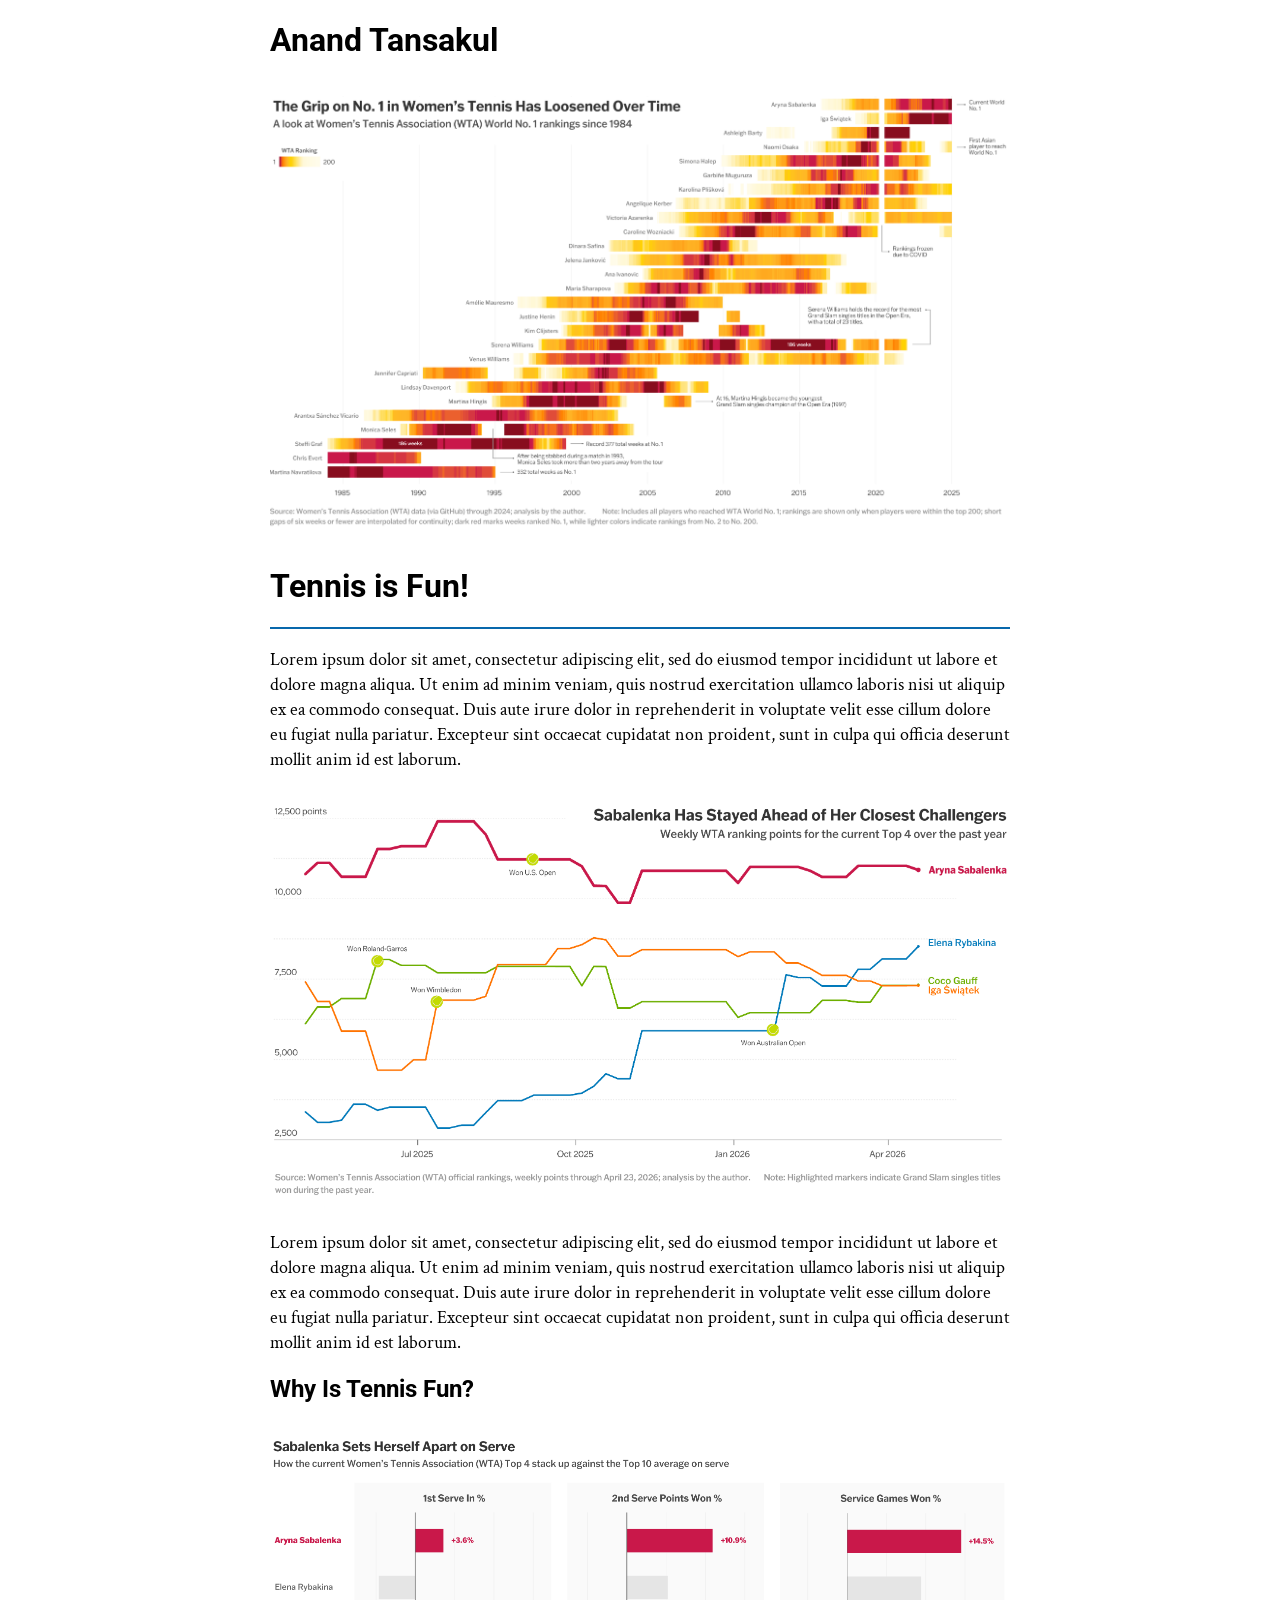
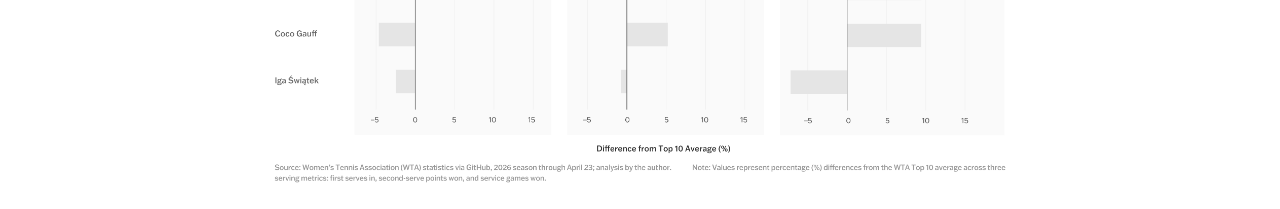
==== tennis-is-fun/index.html @ 5842414f "updating with visualizations" ====
<!DOCTYPE html>
    <head>
        <title>Tennis Is Fun</title>
        <link rel="stylesheet" href="styles.css">
        <link rel="preconnect" href="https://fonts.googleapis.com">
        <link rel="preconnect" href="https://fonts.gstatic.com" crossorigin>
        <link href="https://fonts.googleapis.com/css2?family=Crimson+Text:ital,wght@0,400;0,600;0,700;1,400;1,600;1,700&family=Roboto:ital,wght@0,100..900;1,100..900&display=swap" rel="stylesheet">
        <script src="https://d3js.org/d3.v7.min.js"></script>
    </head>
<html>
    <body>
        <h1>Anand Tansakul</h1>
        <img src="images/wta_plot1_re.png">
        <h1>Tennis is Fun!</h1>
        <div class ="divider"></div>
        <p>Lorem ipsum dolor sit amet, consectetur adipiscing elit, sed do eiusmod tempor incididunt ut labore et dolore magna aliqua. Ut enim ad minim veniam, quis nostrud exercitation ullamco laboris nisi ut aliquip ex ea commodo consequat. Duis aute irure dolor in reprehenderit in voluptate velit esse cillum dolore eu fugiat nulla pariatur. Excepteur sint occaecat cupidatat non proident, sunt in culpa qui officia deserunt mollit anim id est laborum.</p>
        <img src = "images/wta_plot2_re.png">
        <p>Lorem ipsum dolor sit amet, consectetur adipiscing elit, sed do eiusmod tempor incididunt ut labore et dolore magna aliqua. Ut enim ad minim veniam, quis nostrud exercitation ullamco laboris nisi ut aliquip ex ea commodo consequat. Duis aute irure dolor in reprehenderit in voluptate velit esse cillum dolore eu fugiat nulla pariatur. Excepteur sint occaecat cupidatat non proident, sunt in culpa qui officia deserunt mollit anim id est laborum.</p>
        <h2>Why Is Tennis Fun?</h2>
        <img src = "images/wta_plot3_re.png">
    </body>
</html>
---- tennis-is-fun/styles.css ----
img, p, h1, h2, .divider {
	width: 100%;
	max-width: 740px;
	margin-left: auto;
	margin-right: auto;
}

img {
	display: block;
	padding: 15px 0px;
}

p {
	font-size: 18px;
	line-height: 1.4;
	font-family: "Crimson Text";
}

h1, h2 { 
font-family: "Roboto";
}

.divider {
height: 2px;
background-color: #0868ac;
margin-top: 10px;
margin-bottom: 10px;
}

.grad-img {
  width: 300px;   /* or whatever size you want */
  height: auto;
}
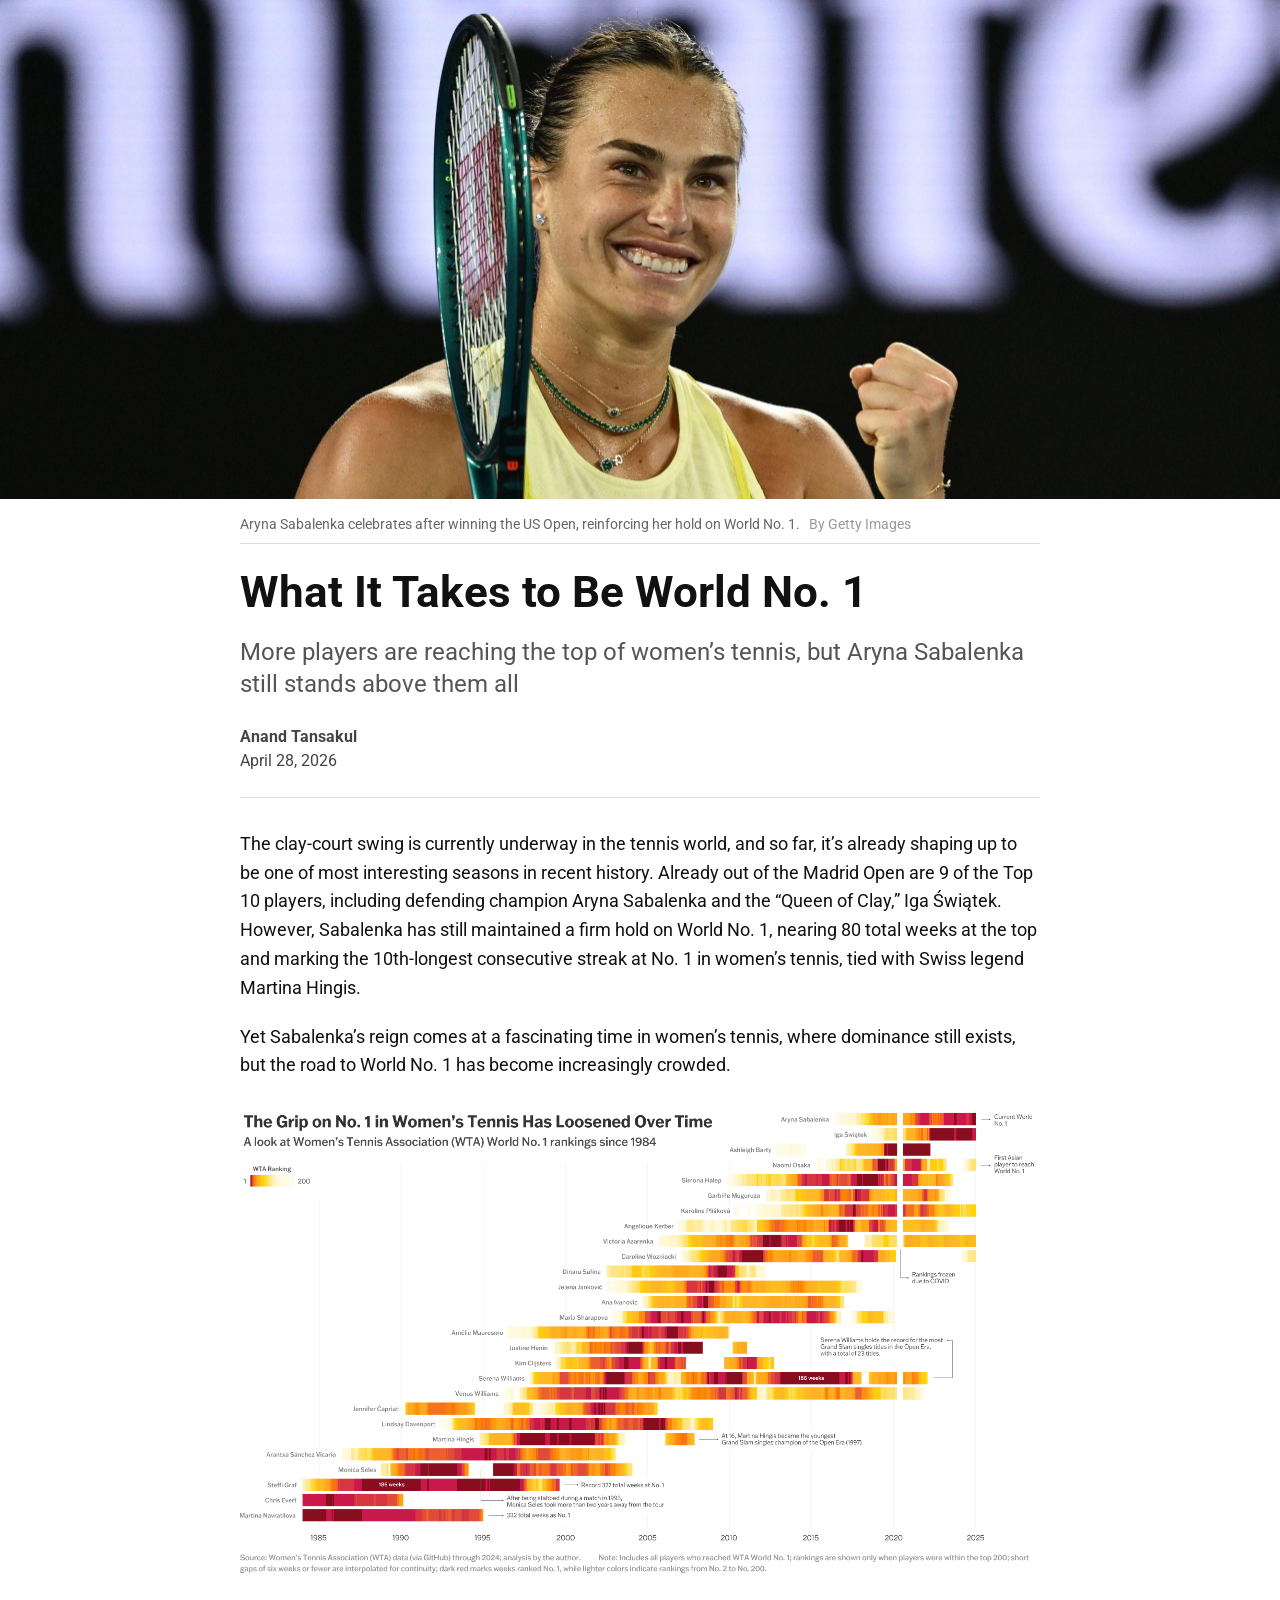
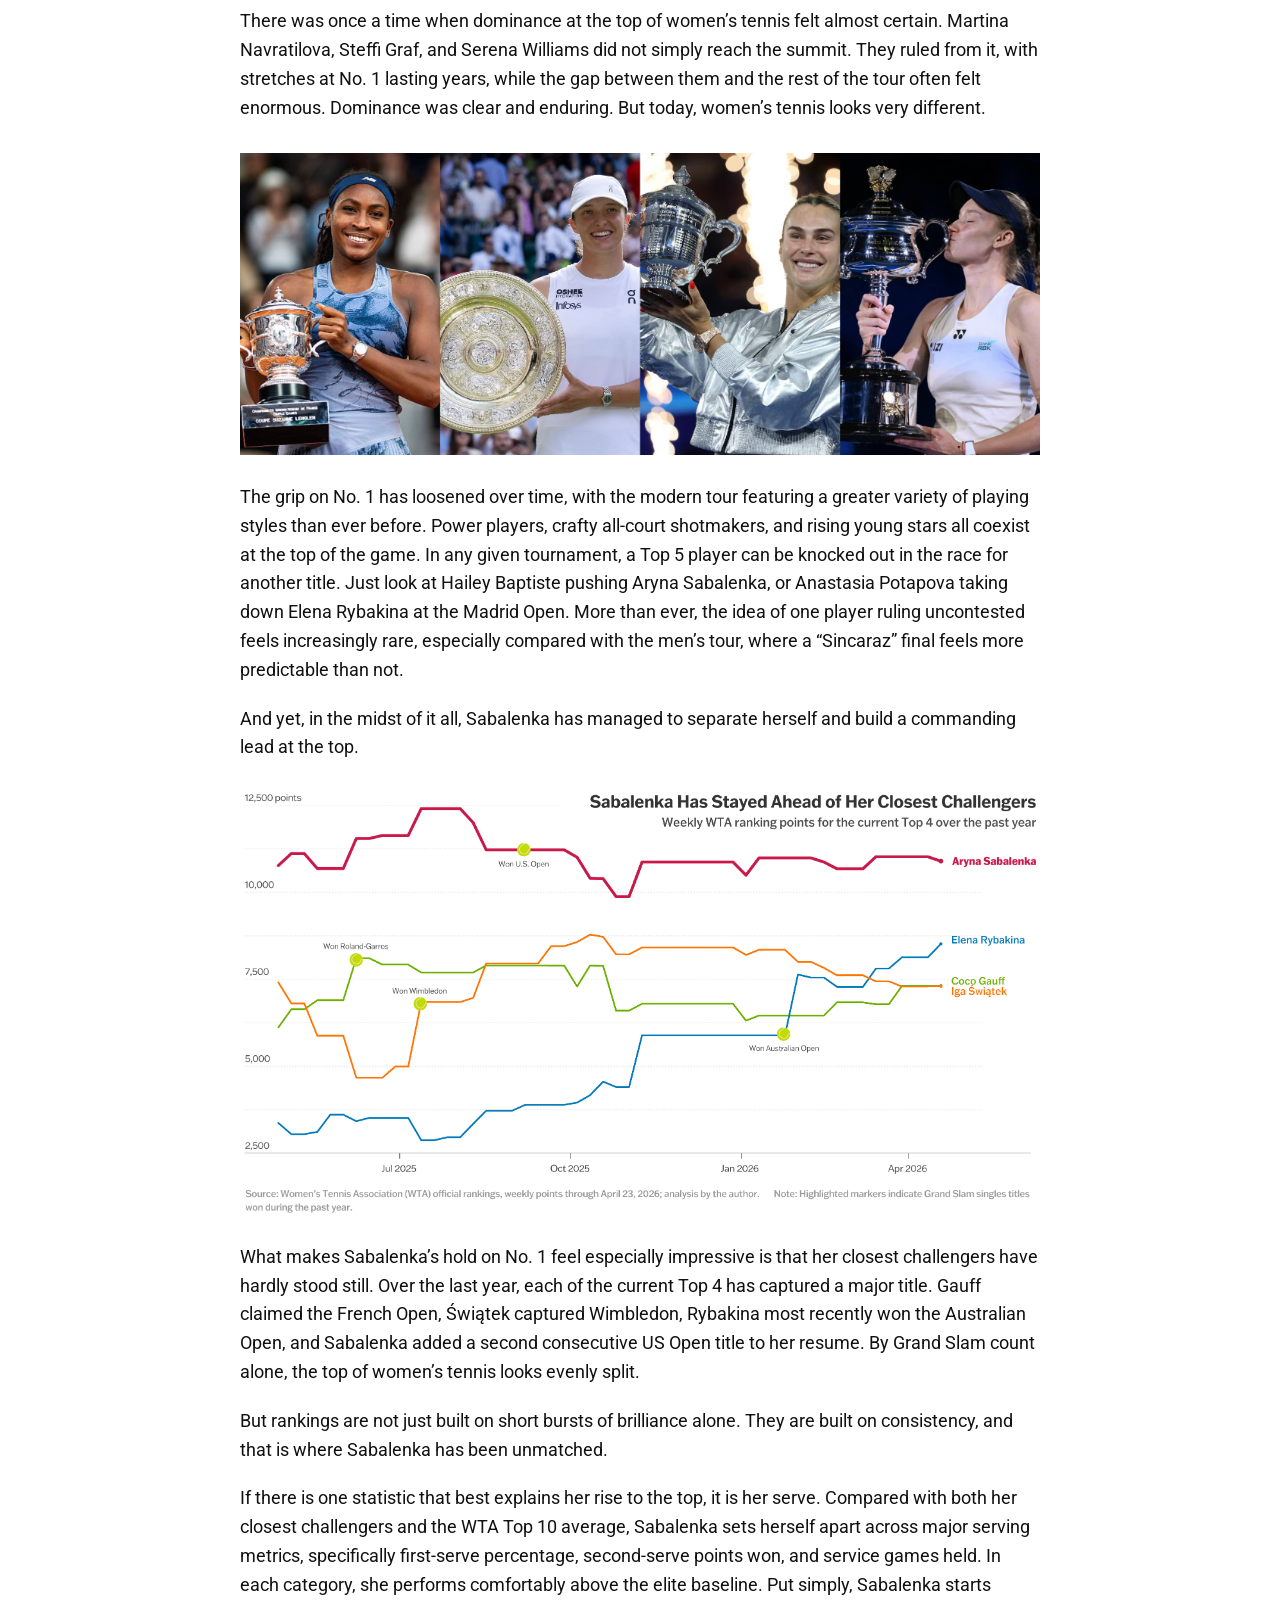
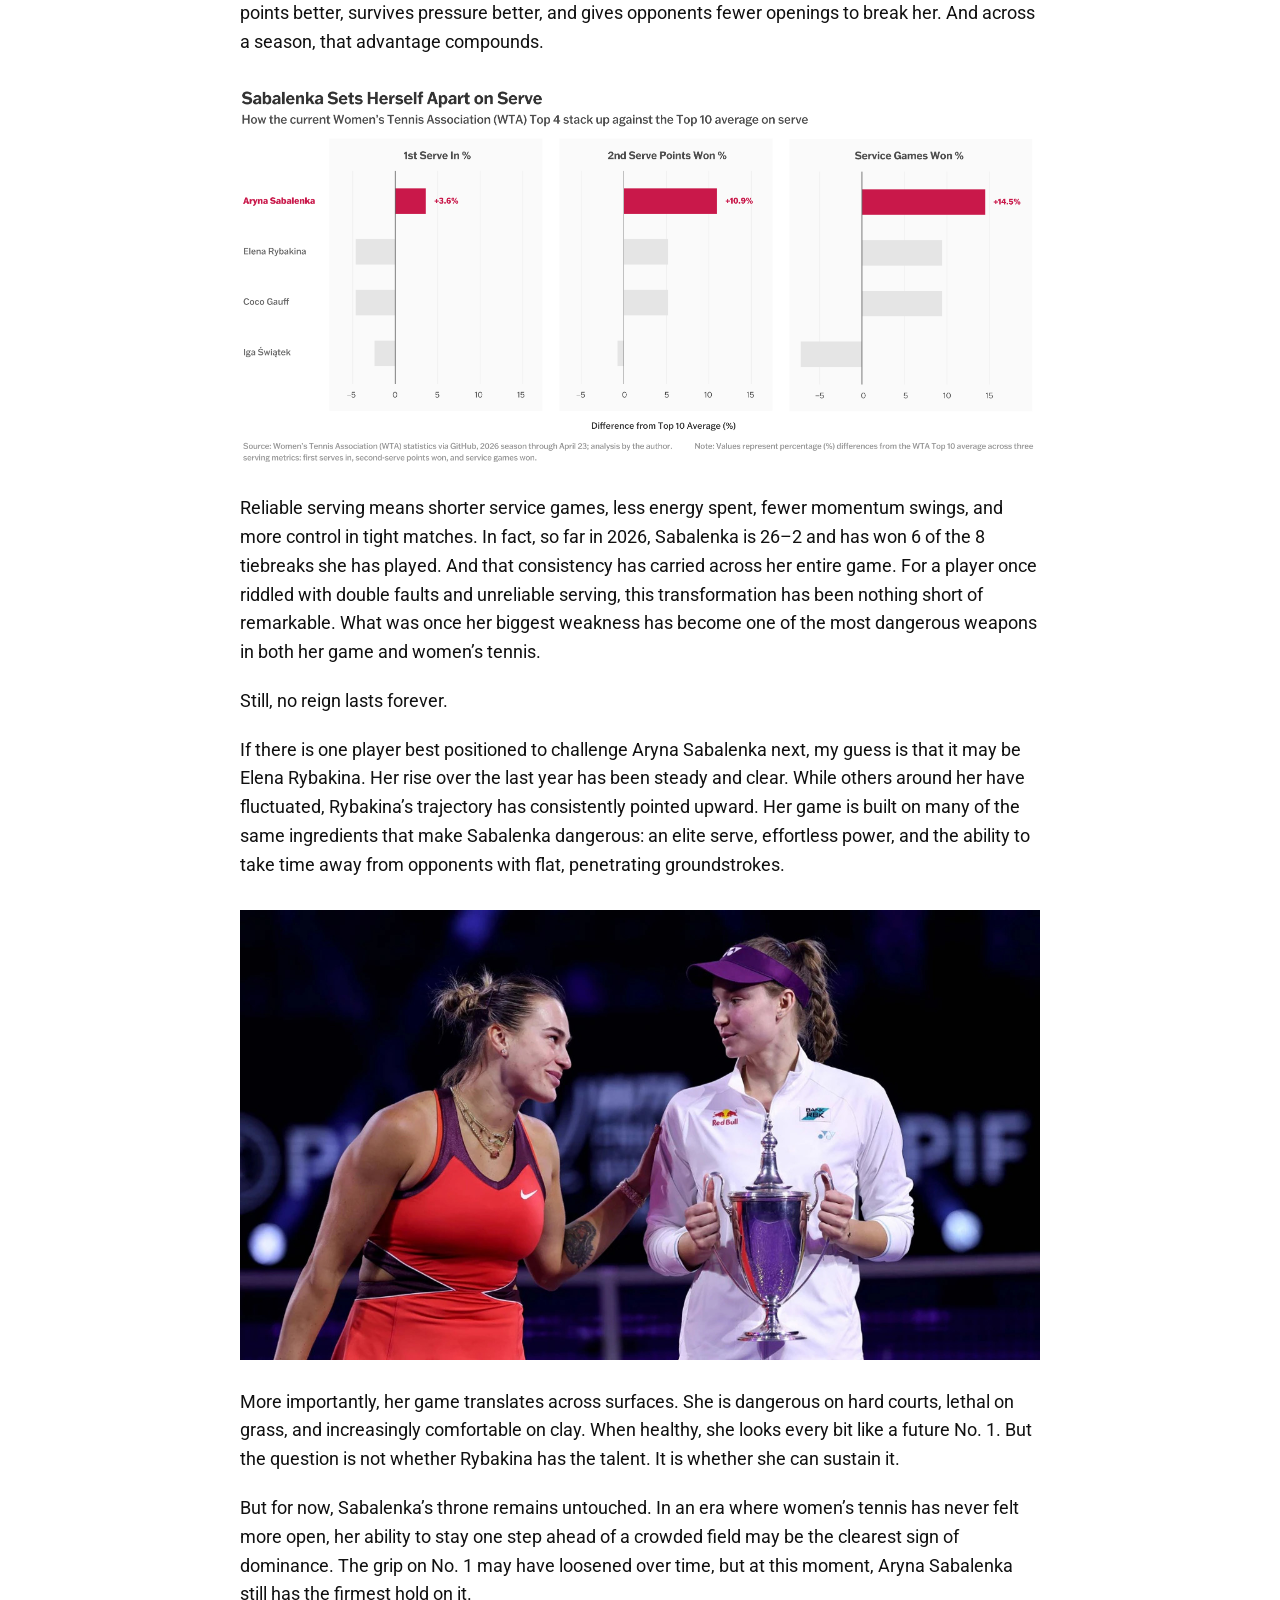
==== commit 38c121cd: "updated content + format!" ====
--- a/tennis-is-fun/index.html
+++ b/tennis-is-fun/index.html
@@ -1,22 +1,82 @@
 <!DOCTYPE html>
-    <head>
-        <title>Tennis Is Fun</title>
-        <link rel="stylesheet" href="styles.css">
-        <link rel="preconnect" href="https://fonts.googleapis.com">
-        <link rel="preconnect" href="https://fonts.gstatic.com" crossorigin>
-        <link href="https://fonts.googleapis.com/css2?family=Crimson+Text:ital,wght@0,400;0,600;0,700;1,400;1,600;1,700&family=Roboto:ital,wght@0,100..900;1,100..900&display=swap" rel="stylesheet">
-        <script src="https://d3js.org/d3.v7.min.js"></script>
-    </head>
 <html>
-    <body>
-        <h1>Anand Tansakul</h1>
-        <img src="images/wta_plot1_re.png">
-        <h1>Tennis is Fun!</h1>
-        <div class ="divider"></div>
-        <p>Lorem ipsum dolor sit amet, consectetur adipiscing elit, sed do eiusmod tempor incididunt ut labore et dolore magna aliqua. Ut enim ad minim veniam, quis nostrud exercitation ullamco laboris nisi ut aliquip ex ea commodo consequat. Duis aute irure dolor in reprehenderit in voluptate velit esse cillum dolore eu fugiat nulla pariatur. Excepteur sint occaecat cupidatat non proident, sunt in culpa qui officia deserunt mollit anim id est laborum.</p>
-        <img src = "images/wta_plot2_re.png">
-        <p>Lorem ipsum dolor sit amet, consectetur adipiscing elit, sed do eiusmod tempor incididunt ut labore et dolore magna aliqua. Ut enim ad minim veniam, quis nostrud exercitation ullamco laboris nisi ut aliquip ex ea commodo consequat. Duis aute irure dolor in reprehenderit in voluptate velit esse cillum dolore eu fugiat nulla pariatur. Excepteur sint occaecat cupidatat non proident, sunt in culpa qui officia deserunt mollit anim id est laborum.</p>
-        <h2>Why Is Tennis Fun?</h2>
-        <img src = "images/wta_plot3_re.png">
-    </body>
-</html>
+<head>
+    <title>Tennis Is Fun</title>
+    <link rel="stylesheet" href="styles.css">
+    <link rel="preconnect" href="https://fonts.googleapis.com">
+    <link rel="preconnect" href="https://fonts.gstatic.com" crossorigin>
+    <link href="https://fonts.googleapis.com/css2?family=Roboto:wght@300;400;500;700;900&display=swap" rel="stylesheet">
+</head>
+
+<body>
+
+    <div class="hero"></div>
+
+    <div class="article-wrapper">
+
+        <div class="header-block">
+
+            <div class="hero-caption">
+                Aryna Sabalenka celebrates after winning the US Open, reinforcing her hold on World No. 1.
+                <span class="credit">By Getty Images</span>
+            </div>
+
+            <div class="article-break top-break"></div>
+
+            <h1>What It Takes to Be World No. 1</h1>
+
+            <h2>
+                More players are reaching the top of women’s tennis, but Aryna Sabalenka still stands above them all
+            </h2>
+
+            <p class="byline">
+                <strong>Anand Tansakul</strong><br>
+                April 28, 2026
+            </p>
+
+            <div class="article-break byline-break"></div>
+
+        </div>
+
+        <!-- article starts here -->
+
+        <p>The clay-court swing is currently underway in the tennis world, and so far, it’s already shaping up to be one of most interesting seasons in recent history. Already out of the Madrid Open are 9 of the Top 10 players, including defending champion Aryna Sabalenka and the “Queen of Clay,” Iga Świątek. However, Sabalenka has still maintained a firm hold on World No. 1, nearing 80 total weeks at the top and marking the 10th-longest consecutive streak at No. 1 in women’s tennis, tied with Swiss legend Martina Hingis.</p>
+
+        <p>Yet Sabalenka’s reign comes at a fascinating time in women’s tennis, where dominance still exists, but the road to World No. 1 has become increasingly crowded.</p>
+
+        <img src="images/wta_plot1_re.png" alt="Visualization of WTA World No. 1 rankings over time">
+
+        <p>There was once a time when dominance at the top of women’s tennis felt almost certain. Martina Navratilova, Steffi Graf, and Serena Williams did not simply reach the summit. They ruled from it, with stretches at No. 1 lasting years, while the gap between them and the rest of the tour often felt enormous. Dominance was clear and enduring. But today, women’s tennis looks very different.</p>
+
+        <img src="images/wta_top4.jpg" alt="Visualization of WTA ranking points among top players">
+
+        <p>The grip on No. 1 has loosened over time, with the modern tour featuring a greater variety of playing styles than ever before. Power players, crafty all-court shotmakers, and rising young stars all coexist at the top of the game. In any given tournament, a Top 5 player can be knocked out in the race for another title. Just look at Hailey Baptiste pushing Aryna Sabalenka, or Anastasia Potapova taking down Elena Rybakina at the Madrid Open. More than ever, the idea of one player ruling uncontested feels increasingly rare, especially compared with the men’s tour, where a “Sincaraz” final feels more predictable than not.</p>
+
+        <p>And yet, in the midst of it all, Sabalenka has managed to separate herself and build a commanding lead at the top.</p>
+
+        <img src="images/wta_plot2_re.png" alt="Visualization of WTA ranking points among top players">
+
+        <p>What makes Sabalenka’s hold on No. 1 feel especially impressive is that her closest challengers have hardly stood still. Over the last year, each of the current Top 4 has captured a major title. Gauff claimed the French Open, Świątek captured Wimbledon, Rybakina most recently won the Australian Open, and Sabalenka added a second consecutive US Open title to her resume. By Grand Slam count alone, the top of women’s tennis looks evenly split.</p>
+
+        <p>But rankings are not just built on short bursts of brilliance alone. They are built on consistency, and that is where Sabalenka has been unmatched.</p>
+
+        <p>If there is one statistic that best explains her rise to the top, it is her serve. Compared with both her closest challengers and the WTA Top 10 average, Sabalenka sets herself apart across major serving metrics, specifically first-serve percentage, second-serve points won, and service games held. In each category, she performs comfortably above the elite baseline. Put simply, Sabalenka starts points better, survives pressure better, and gives opponents fewer openings to break her. And across a season, that advantage compounds.</p>
+
+        <img src="images/wta_plot3_re.png" alt="Visualization comparing Sabalenka's serve stats to other top players">
+
+        <p>Reliable serving means shorter service games, less energy spent, fewer momentum swings, and more control in tight matches. In fact, so far in 2026, Sabalenka is 26–2 and has won 6 of the 8 tiebreaks she has played. And that consistency has carried across her entire game. For a player once riddled with double faults and unreliable serving, this transformation has been nothing short of remarkable. What was once her biggest weakness has become one of the most dangerous weapons in both her game and women’s tennis.</p>
+
+        <p>Still, no reign lasts forever.</p>
+
+        <p>If there is one player best positioned to challenge Aryna Sabalenka next, my guess is that it may be Elena Rybakina. Her rise over the last year has been steady and clear. While others around her have fluctuated, Rybakina’s trajectory has consistently pointed upward. Her game is built on many of the same ingredients that make Sabalenka dangerous: an elite serve, effortless power, and the ability to take time away from opponents with flat, penetrating groundstrokes.</p>
+
+        <img src="images/rybalenka.jpg" alt="Elena Rybakina">
+
+        <p>More importantly, her game translates across surfaces. She is dangerous on hard courts, lethal on grass, and increasingly comfortable on clay. When healthy, she looks every bit like a future No. 1. But the question is not whether Rybakina has the talent. It is whether she can sustain it.</p>
+
+        <p>But for now, Sabalenka’s throne remains untouched. In an era where women’s tennis has never felt more open, her ability to stay one step ahead of a crowded field may be the clearest sign of dominance. The grip on No. 1 may have loosened over time, but at this moment, Aryna Sabalenka still has the firmest hold on it.</p>
+
+    </div>
+
+</body>
+</html>
--- a/tennis-is-fun/styles.css
+++ b/tennis-is-fun/styles.css
@@ -1,34 +1,118 @@
-img, p, h1, h2, .divider {
-	width: 100%;
-	max-width: 740px;
-	margin-left: auto;
-	margin-right: auto;
+html,
+body {
+    margin: 0;
+    padding: 0;
+    background: white;
 }
 
-img {
-	display: block;
-	padding: 15px 0px;
+body {
+    font-family: "Roboto", sans-serif;
+    color: #111;
+    overscroll-behavior-y: none;
 }
 
-p {
-	font-size: 18px;
-	line-height: 1.4;
-	font-family: "Crimson Text";
+/* fixed hero */
+.hero {
+    height: 39vw;
+    background-image: url("images/sabalenka.jpg");
+    background-size: 100% auto;
+    background-repeat: no-repeat;
+    background-position: top center;
+    background-attachment: fixed;
 }
 
-h1, h2 { 
-font-family: "Roboto";
+/* article sheet */
+.article-wrapper {
+    position: relative;
+    background: white;
+    padding-top: 16px;
+    padding-bottom: 120px;
 }
 
-.divider {
-height: 2px;
-background-color: #0868ac;
-margin-top: 10px;
-margin-bottom: 10px;
+/* centered header */
+.header-block {
+    width: 100%;
+    max-width: 800px;
+    margin: 0 auto 32px auto;
 }
 
-.grad-img {
-  width: 300px;   /* or whatever size you want */
-  height: auto;
+/* centered content */
+p,
+h1,
+h2,
+.hero-caption,
+.article-break,
+img {
+    width: 100%;
+    max-width: 800px;
+    margin-left: auto;
+    margin-right: auto;
+    box-sizing: border-box;
 }
 
+/* caption */
+.hero-caption {
+    font-size: 14px;
+    line-height: 1.3;
+    color: #666;
+    margin-bottom: 10px;
+}
+
+.credit {
+    color: #999;
+    margin-left: 6px;
+}
+
+/* divider */
+.article-break {
+    border-top: 1px solid #ddd;
+}
+
+.top-break {
+    margin-bottom: 25px;
+}
+
+.byline-break {
+    margin-top: 25px;
+    margin-bottom: 20px;
+}
+
+/* title */
+h1 {
+    font-size: 44px;
+    line-height: 1.05;
+    font-weight: 700;
+    margin: 0 0 20px 0;
+}
+
+/* subtitle */
+h2 {
+    font-size: 24px;
+    line-height: 1.35;
+    font-weight: 400;
+    color: #555;
+    margin-top: 0;
+    margin-bottom: 25px;
+}
+
+/* byline */
+.byline {
+    font-size: 16px;
+    line-height: 1.45;
+    color: #444;
+    margin: 0;
+}
+
+/* article paragraphs */
+p {
+    font-size: 18px;
+    line-height: 1.6;
+    margin-bottom: 20px;
+}
+
+/* article images */
+img {
+    display: block;
+    height: auto;
+    padding: 10px 0;
+}
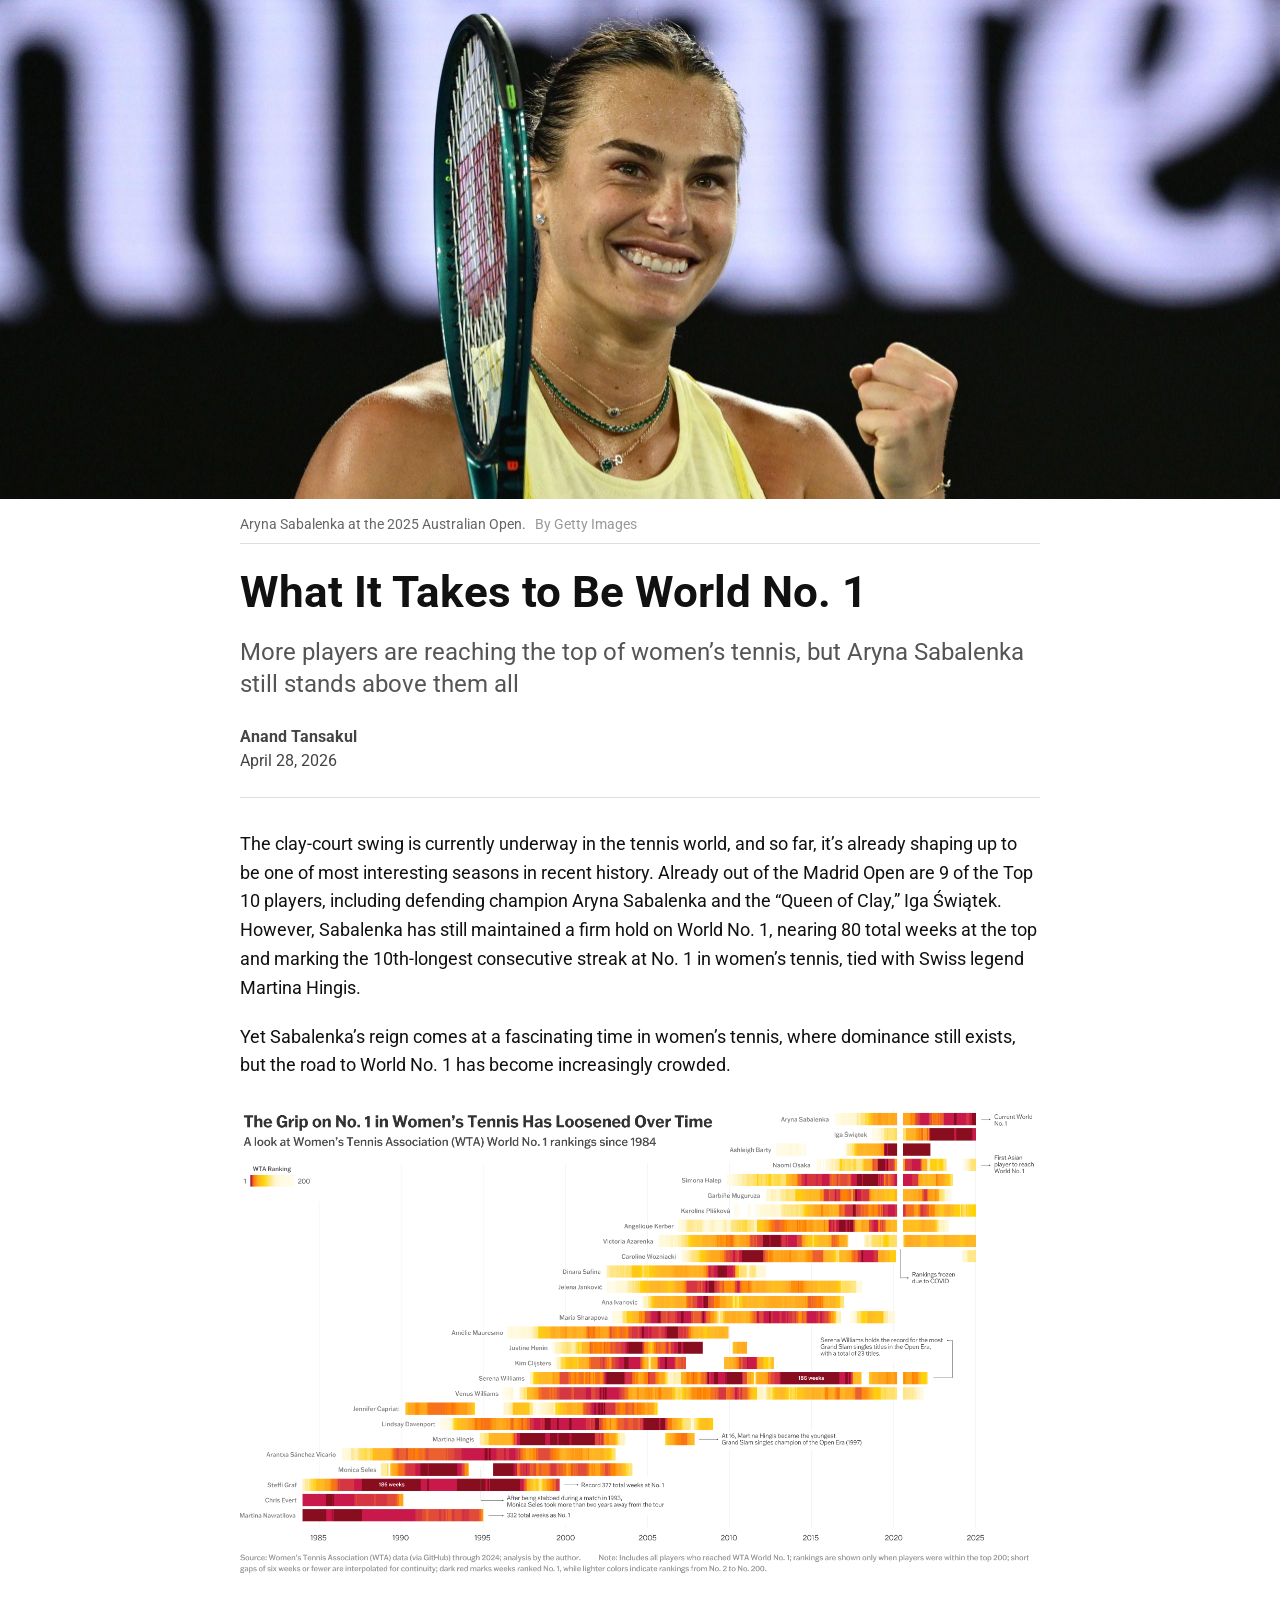
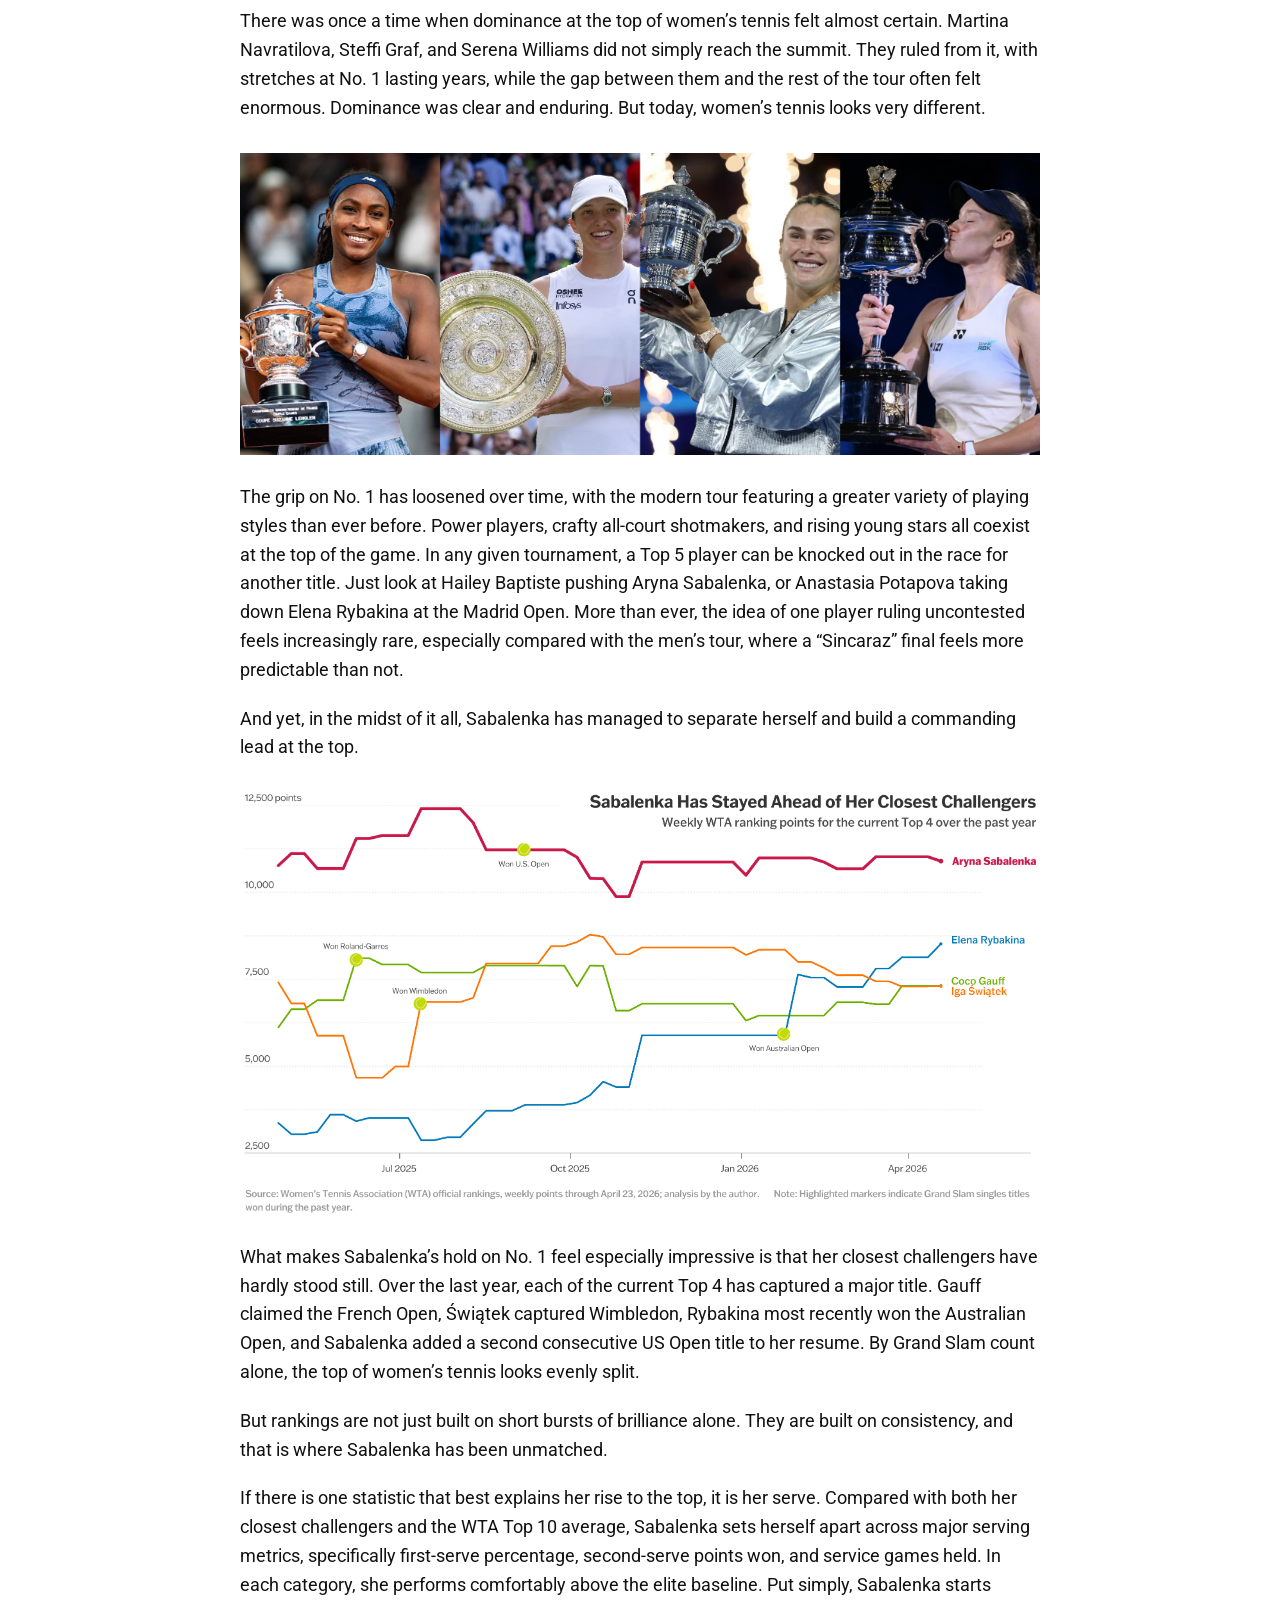
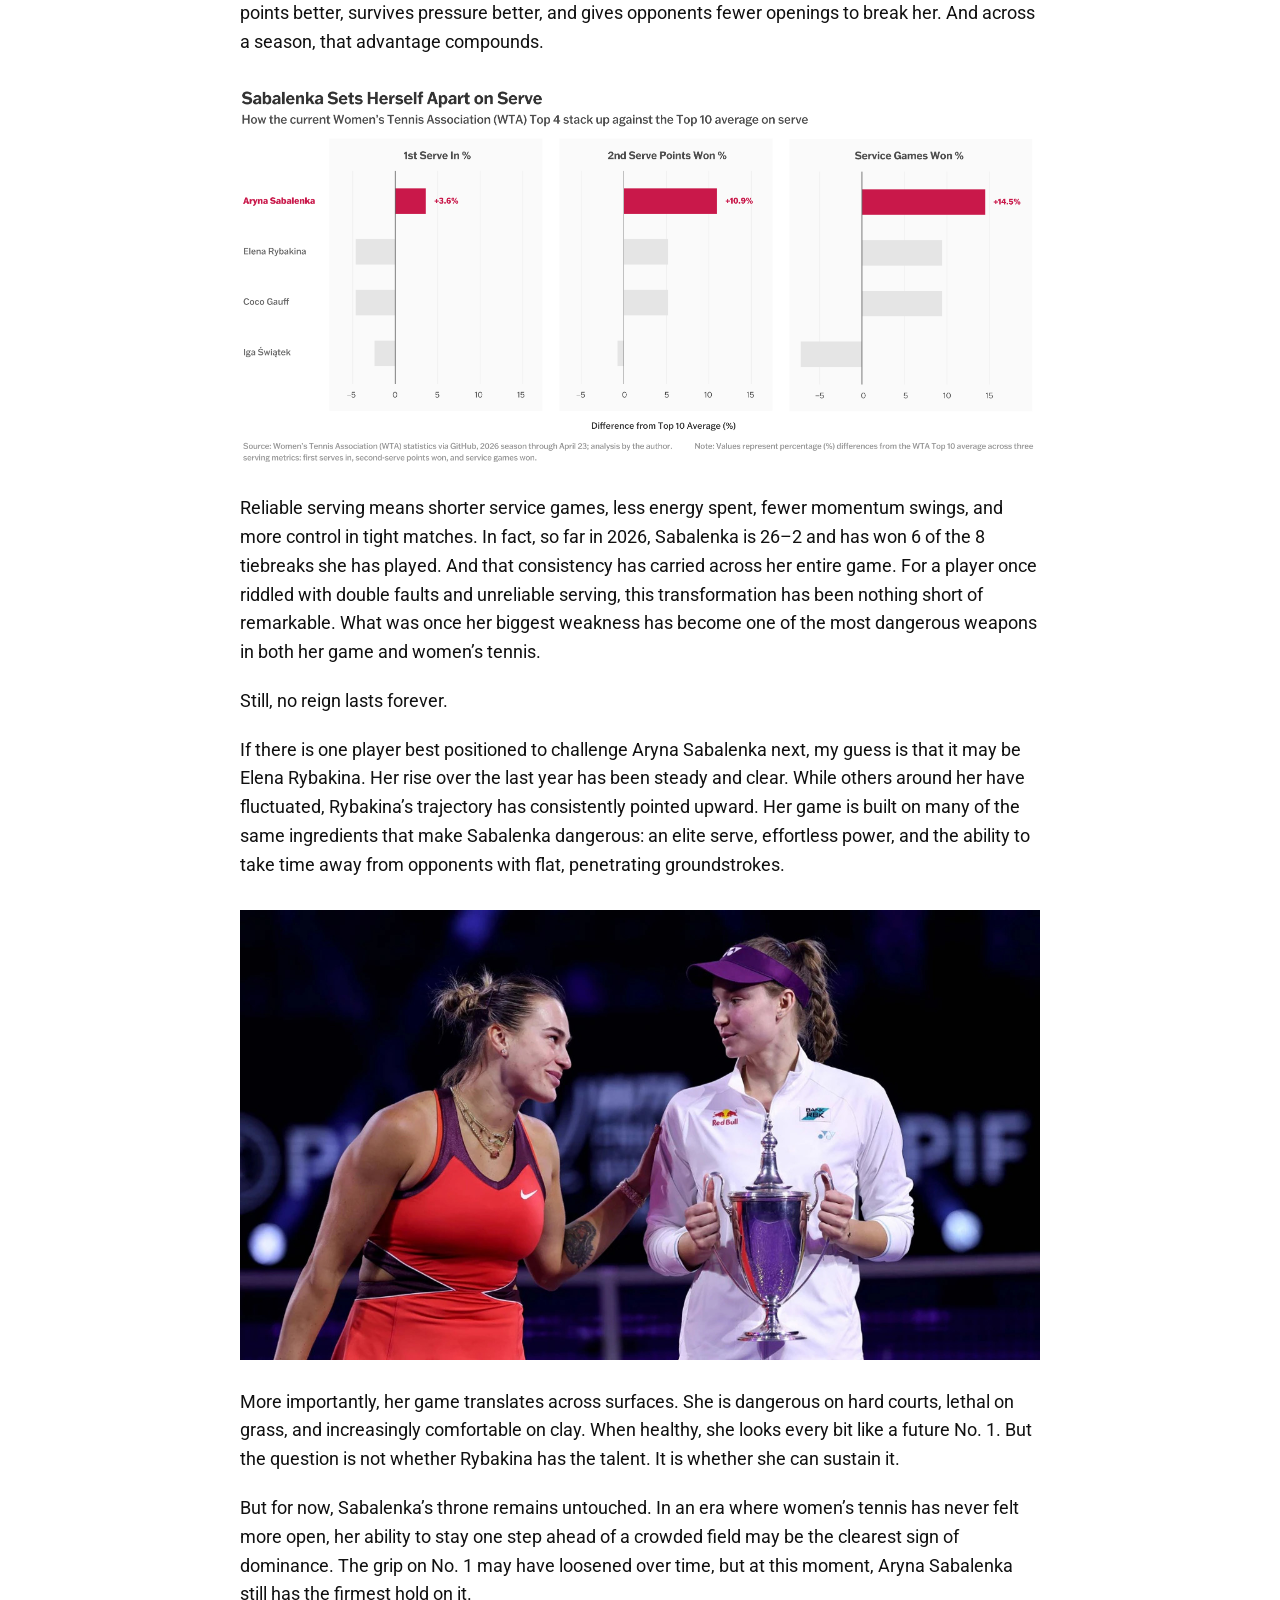
==== commit 04367ba2: "small tweaks to captions" ====
--- a/tennis-is-fun/index.html
+++ b/tennis-is-fun/index.html
@@ -17,7 +17,7 @@
         <div class="header-block">
 
             <div class="hero-caption">
-                Aryna Sabalenka celebrates after winning the US Open, reinforcing her hold on World No. 1.
+                Aryna Sabalenka at the 2025 Australian Open.
                 <span class="credit">By Getty Images</span>
             </div>
 
@@ -37,8 +37,6 @@
             <div class="article-break byline-break"></div>
 
         </div>
-
-        <!-- article starts here -->
 
         <p>The clay-court swing is currently underway in the tennis world, and so far, it’s already shaping up to be one of most interesting seasons in recent history. Already out of the Madrid Open are 9 of the Top 10 players, including defending champion Aryna Sabalenka and the “Queen of Clay,” Iga Świątek. However, Sabalenka has still maintained a firm hold on World No. 1, nearing 80 total weeks at the top and marking the 10th-longest consecutive streak at No. 1 in women’s tennis, tied with Swiss legend Martina Hingis.</p>
 
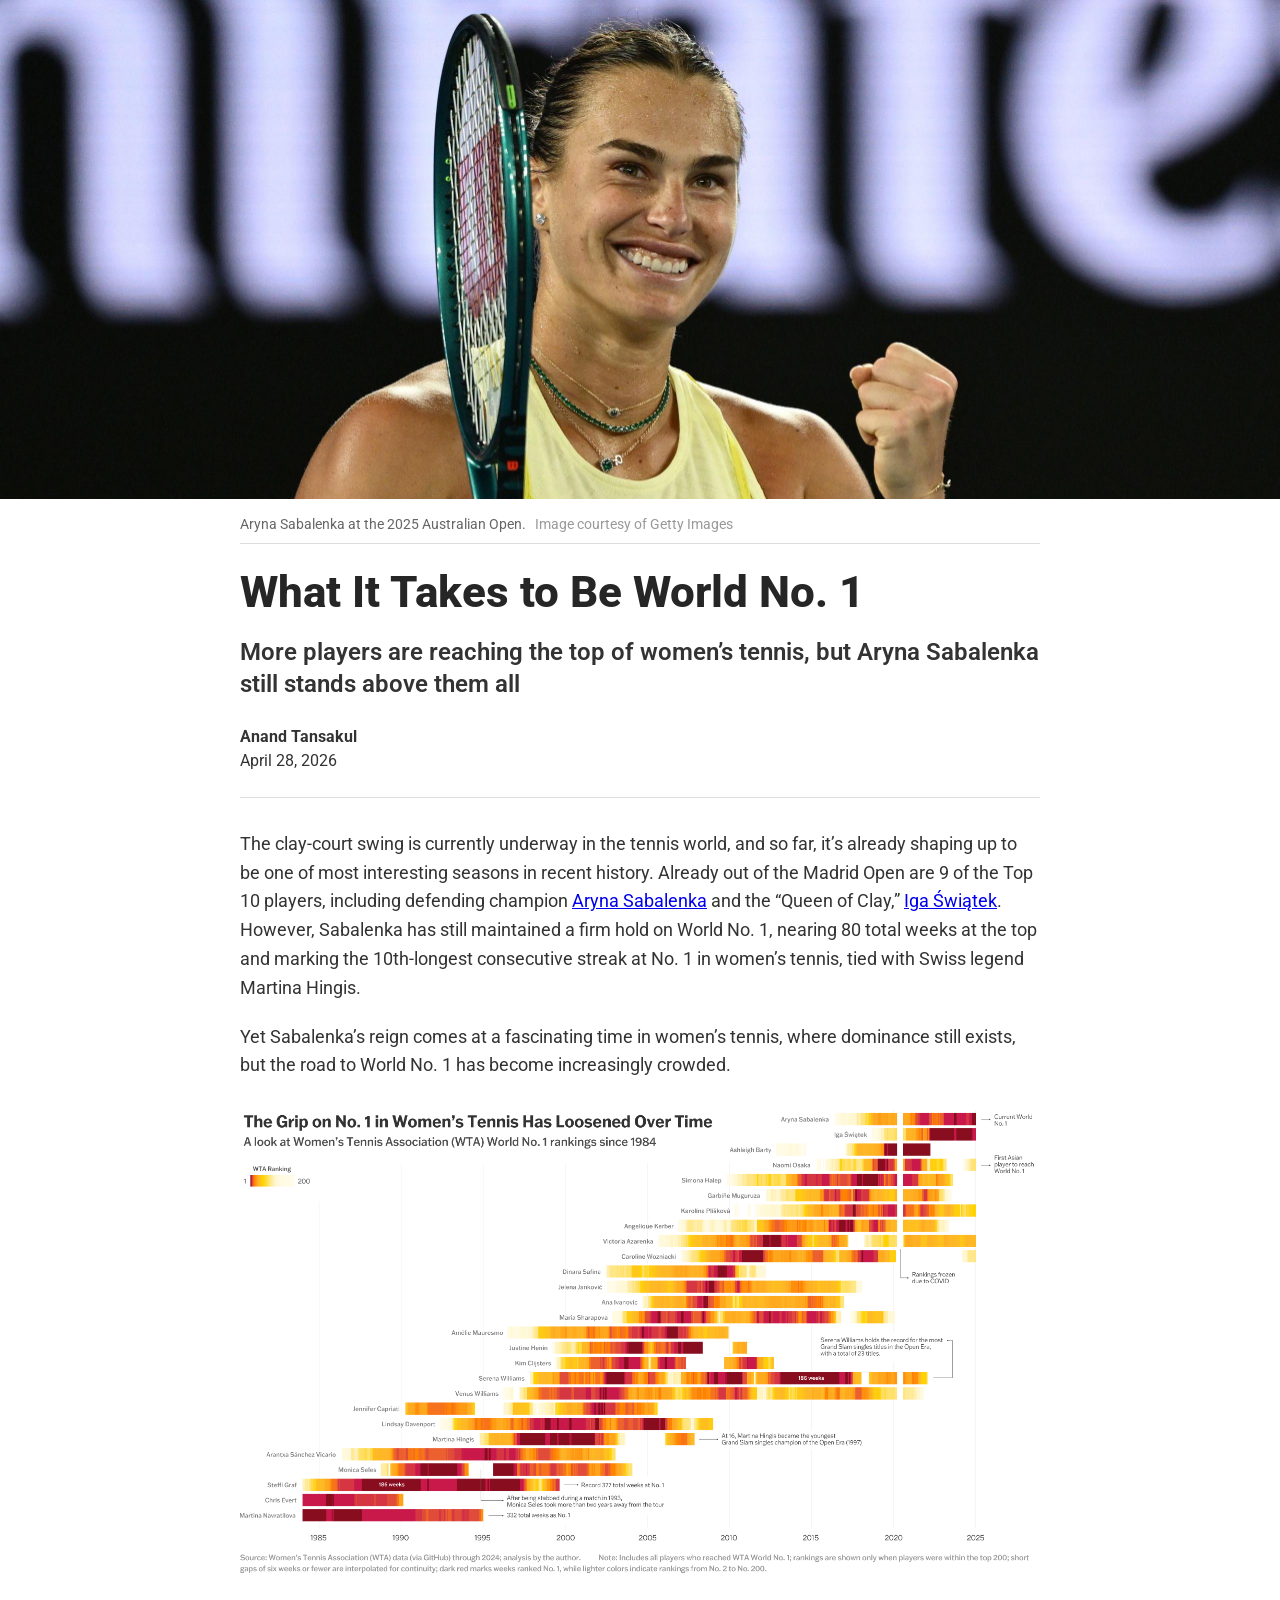
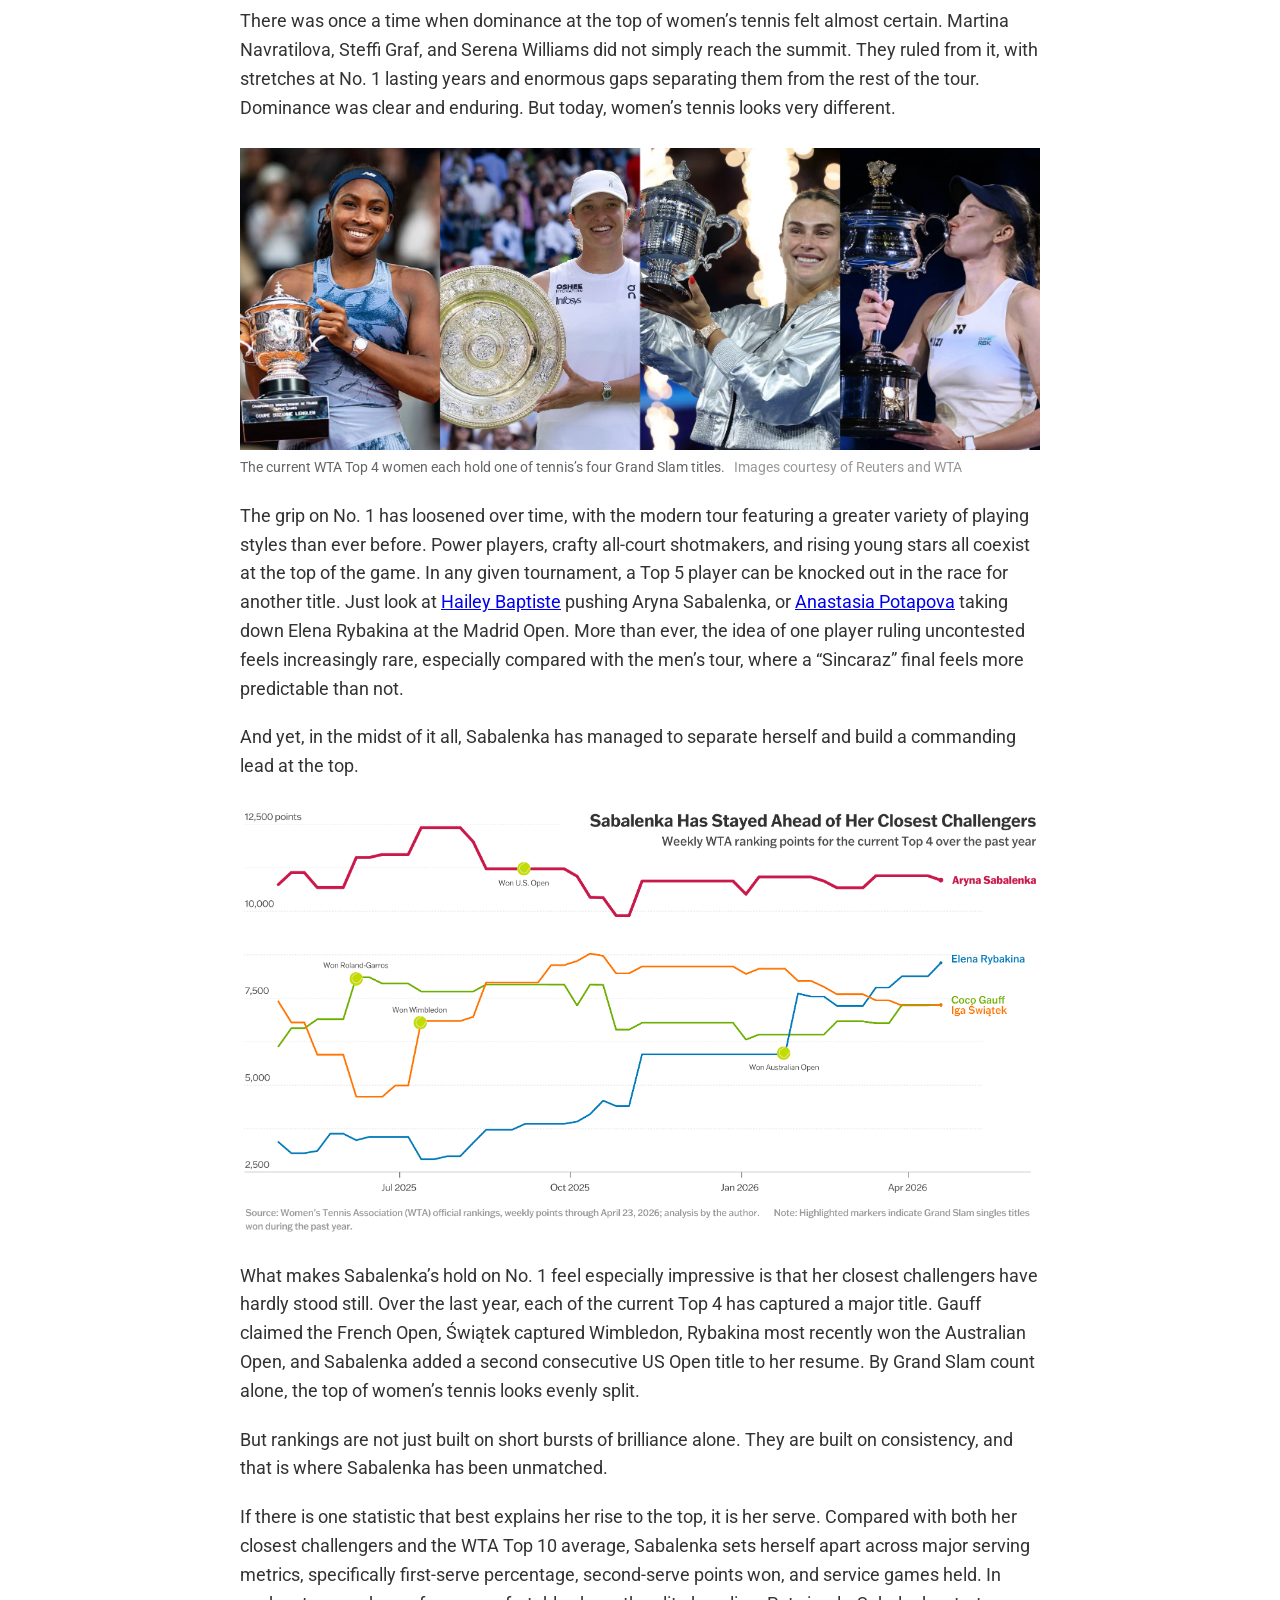
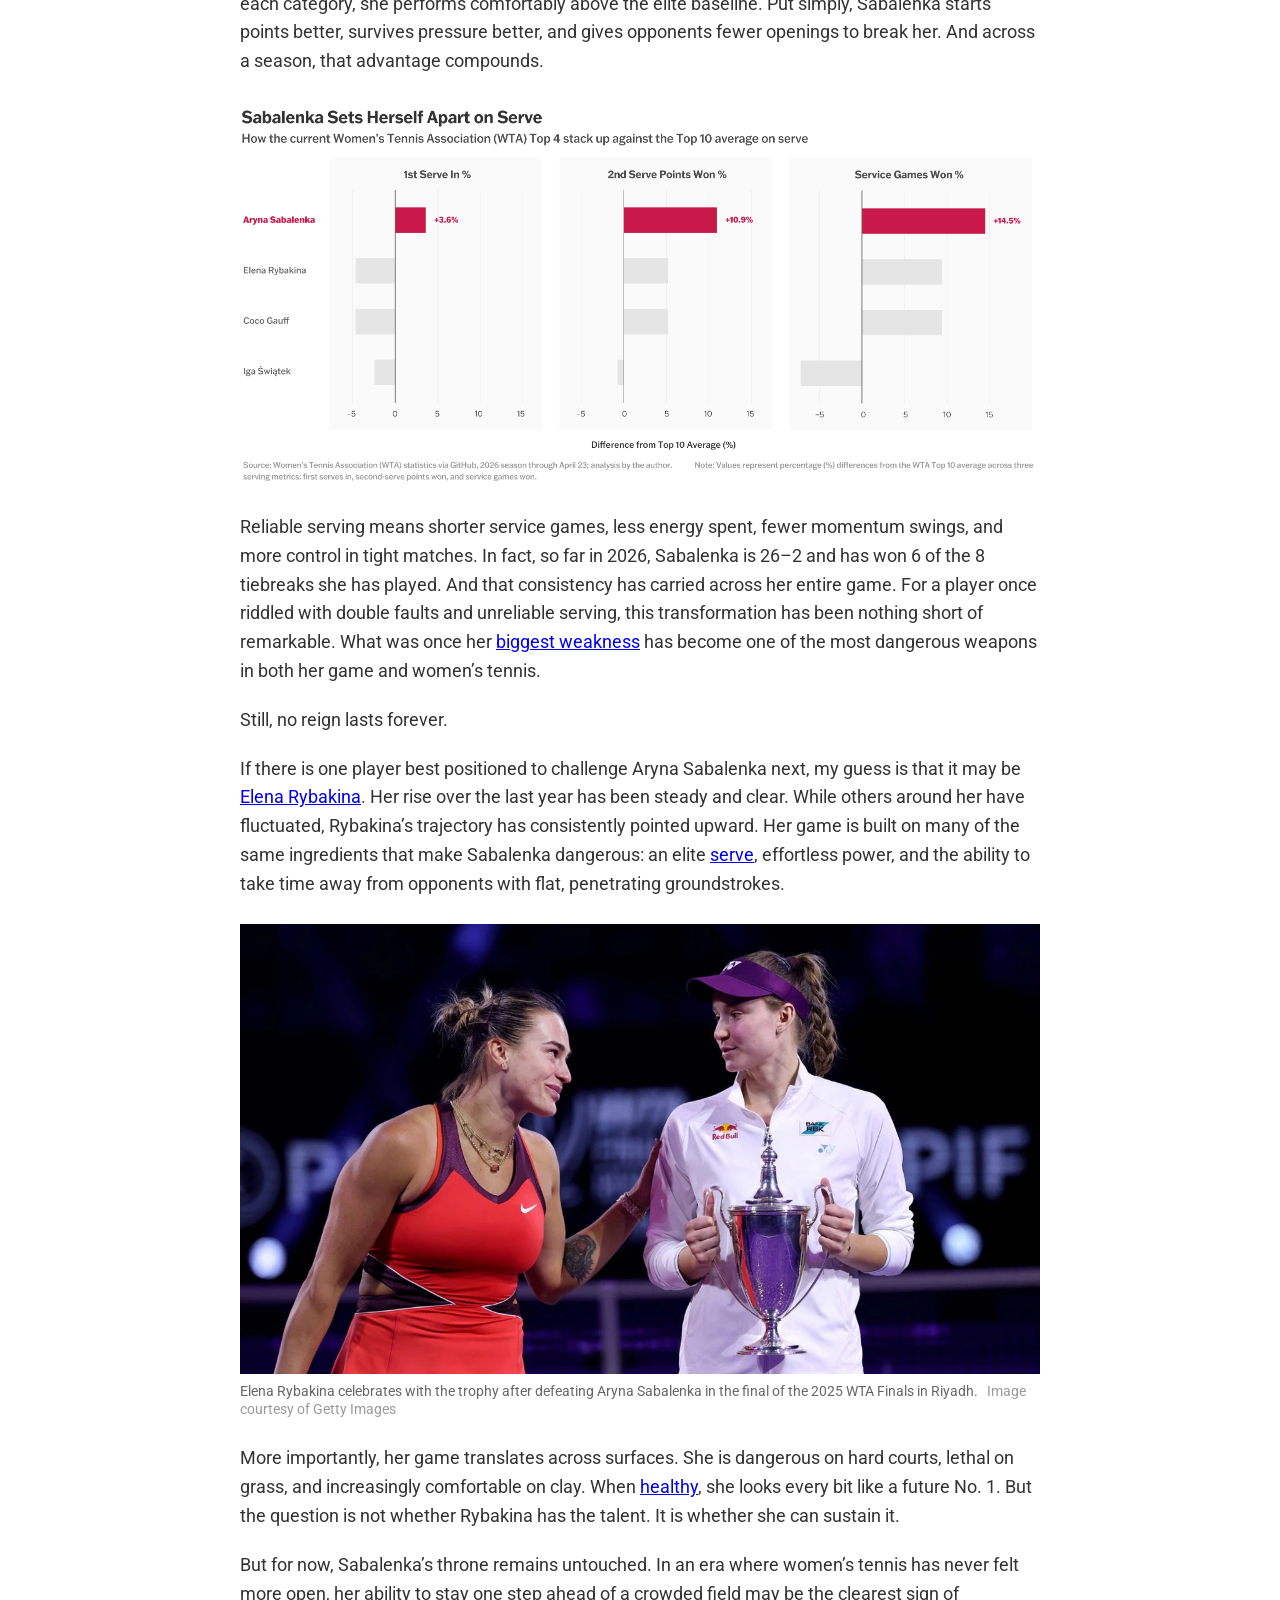
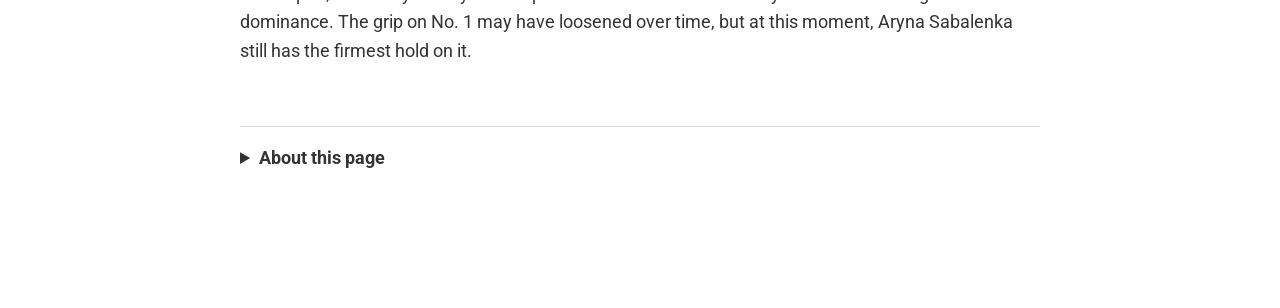
==== commit 0cdad0bf: "added links and polished up webpage" ====
--- a/tennis-is-fun/index.html
+++ b/tennis-is-fun/index.html
@@ -5,76 +5,79 @@
     <link rel="stylesheet" href="styles.css">
     <link rel="preconnect" href="https://fonts.googleapis.com">
     <link rel="preconnect" href="https://fonts.gstatic.com" crossorigin>
-    <link href="https://fonts.googleapis.com/css2?family=Roboto:wght@300;400;500;700;900&display=swap" rel="stylesheet">
+    <link href="https://fonts.googleapis.com/css2?family=Crimson+Pro:ital,wght@0,200..900;1,200..900&family=Roboto:ital,wght@0,100..900;1,100..900&display=swap" rel="stylesheet">
 </head>
-
 <body>
-
     <div class="hero"></div>
-
     <div class="article-wrapper">
-
         <div class="header-block">
-
             <div class="hero-caption">
                 Aryna Sabalenka at the 2025 Australian Open.
-                <span class="credit">By Getty Images</span>
+                <span class="credit">Image courtesy of Getty Images</span>
             </div>
-
             <div class="article-break top-break"></div>
-
             <h1>What It Takes to Be World No. 1</h1>
-
-            <h2>
-                More players are reaching the top of women’s tennis, but Aryna Sabalenka still stands above them all
-            </h2>
-
+            <h2>More players are reaching the top of women’s tennis, but Aryna Sabalenka still stands above them all</h2>
             <p class="byline">
                 <strong>Anand Tansakul</strong><br>
                 April 28, 2026
             </p>
-
             <div class="article-break byline-break"></div>
-
+    </div>
+        <p>The clay-court swing is currently underway in the tennis world, and so far, it’s already shaping up to be one of most interesting seasons in recent history. Already out of the Madrid Open are 9 of the Top 10 players, including defending champion
+            <a href="https://www.instagram.com/p/DXsPHEkmzob/?utm_source=ig_web_copy_link&igsh=MzRlODBiNWFlZA==" target="_blank">Aryna Sabalenka</a> and the “Queen of Clay,”
+            <a href="https://www.instagram.com/p/DXoMPWSgvCh/?utm_source=ig_web_copy_link&igsh=MzRlODBiNWFlZA==" target="_blank">Iga Świątek</a>. However, Sabalenka has still maintained a firm hold on World No. 1, nearing 80 total weeks at the top and marking the 10th-longest consecutive streak at No. 1 in women’s tennis, tied with Swiss legend Martina Hingis.</p>
+        <p>Yet Sabalenka’s reign comes at a fascinating time in women’s tennis, where dominance still exists, but the road to World No. 1 has become increasingly crowded.</p>
+        <img src="images/wta_plot1_re.png" alt="Visualization of WTA World No. 1 rankings over time">
+        <p>There was once a time when dominance at the top of women’s tennis felt almost certain. Martina Navratilova, Steffi Graf, and Serena Williams did not simply reach the summit. They ruled from it, with stretches at No. 1 lasting years and enormous gaps separating them from the rest of the tour. Dominance was clear and enduring. But today, women’s tennis looks very different.</p>
+        <div class="figure">
+            <img src="images/wta_top4.jpg" alt="Top 4 WTA players">
+            <div class="fig-caption">
+                The current WTA Top 4 women each hold one of tennis’s four Grand Slam titles.
+                <span class="fig-credit">Images courtesy of Reuters and WTA</span>
+            </div>
         </div>
-
-        <p>The clay-court swing is currently underway in the tennis world, and so far, it’s already shaping up to be one of most interesting seasons in recent history. Already out of the Madrid Open are 9 of the Top 10 players, including defending champion Aryna Sabalenka and the “Queen of Clay,” Iga Świątek. However, Sabalenka has still maintained a firm hold on World No. 1, nearing 80 total weeks at the top and marking the 10th-longest consecutive streak at No. 1 in women’s tennis, tied with Swiss legend Martina Hingis.</p>
-
-        <p>Yet Sabalenka’s reign comes at a fascinating time in women’s tennis, where dominance still exists, but the road to World No. 1 has become increasingly crowded.</p>
-
-        <img src="images/wta_plot1_re.png" alt="Visualization of WTA World No. 1 rankings over time">
-
-        <p>There was once a time when dominance at the top of women’s tennis felt almost certain. Martina Navratilova, Steffi Graf, and Serena Williams did not simply reach the summit. They ruled from it, with stretches at No. 1 lasting years, while the gap between them and the rest of the tour often felt enormous. Dominance was clear and enduring. But today, women’s tennis looks very different.</p>
-
-        <img src="images/wta_top4.jpg" alt="Visualization of WTA ranking points among top players">
-
-        <p>The grip on No. 1 has loosened over time, with the modern tour featuring a greater variety of playing styles than ever before. Power players, crafty all-court shotmakers, and rising young stars all coexist at the top of the game. In any given tournament, a Top 5 player can be knocked out in the race for another title. Just look at Hailey Baptiste pushing Aryna Sabalenka, or Anastasia Potapova taking down Elena Rybakina at the Madrid Open. More than ever, the idea of one player ruling uncontested feels increasingly rare, especially compared with the men’s tour, where a “Sincaraz” final feels more predictable than not.</p>
-
+        <p>The grip on No. 1 has loosened over time, with the modern tour featuring a greater variety of playing styles than ever before. Power players, crafty all-court shotmakers, and rising young stars all coexist at the top of the game. In any given tournament, a Top 5 player can be knocked out in the race for another title. Just look at
+            <a href="https://www.wtatennis.com/news/4495314/baptiste-upsets-world-no1-sabalenka-to-reach-madrid-semifinals" target="_blank">Hailey Baptiste</a> pushing Aryna Sabalenka, or 
+            <a href="https://www.wtatennis.com/news/4494794/potapova-stuns-rybakina-in-midnight-upset-to-reach-madrid-quarterfinals" target="_blank">Anastasia Potapova</a> taking down Elena Rybakina at the Madrid Open. More than ever, the idea of one player ruling uncontested feels increasingly rare, especially compared with the men’s tour, where a “Sincaraz” final feels more predictable than not.</p>
         <p>And yet, in the midst of it all, Sabalenka has managed to separate herself and build a commanding lead at the top.</p>
-
-        <img src="images/wta_plot2_re.png" alt="Visualization of WTA ranking points among top players">
-
+        <img src="images/wta_plot2_re.png" alt="Visualization of WTA ranking points among the Top 4 players">
         <p>What makes Sabalenka’s hold on No. 1 feel especially impressive is that her closest challengers have hardly stood still. Over the last year, each of the current Top 4 has captured a major title. Gauff claimed the French Open, Świątek captured Wimbledon, Rybakina most recently won the Australian Open, and Sabalenka added a second consecutive US Open title to her resume. By Grand Slam count alone, the top of women’s tennis looks evenly split.</p>
-
         <p>But rankings are not just built on short bursts of brilliance alone. They are built on consistency, and that is where Sabalenka has been unmatched.</p>
-
         <p>If there is one statistic that best explains her rise to the top, it is her serve. Compared with both her closest challengers and the WTA Top 10 average, Sabalenka sets herself apart across major serving metrics, specifically first-serve percentage, second-serve points won, and service games held. In each category, she performs comfortably above the elite baseline. Put simply, Sabalenka starts points better, survives pressure better, and gives opponents fewer openings to break her. And across a season, that advantage compounds.</p>
-
-        <img src="images/wta_plot3_re.png" alt="Visualization comparing Sabalenka's serve stats to other top players">
-
-        <p>Reliable serving means shorter service games, less energy spent, fewer momentum swings, and more control in tight matches. In fact, so far in 2026, Sabalenka is 26–2 and has won 6 of the 8 tiebreaks she has played. And that consistency has carried across her entire game. For a player once riddled with double faults and unreliable serving, this transformation has been nothing short of remarkable. What was once her biggest weakness has become one of the most dangerous weapons in both her game and women’s tennis.</p>
-
+        <img src="images/wta_plot3_re.png" alt="Visualization comparing Sabalenka's serve stats to other Top 4 players">
+        <p>Reliable serving means shorter service games, less energy spent, fewer momentum swings, and more control in tight matches. In fact, so far in 2026, Sabalenka is 26–2 and has won 6 of the 8 tiebreaks she has played. And that consistency has carried across her entire game. For a player once riddled with double faults and unreliable serving, this transformation has been nothing short of remarkable. What was once her 
+            <a href="https://ausopen.com/articles/news/story-when-aryna-sabalenka-slayed-her-serving-demons" target="_blank">biggest weakness</a> has become one of the most dangerous weapons in both her game and women’s tennis.</p>
         <p>Still, no reign lasts forever.</p>
-
-        <p>If there is one player best positioned to challenge Aryna Sabalenka next, my guess is that it may be Elena Rybakina. Her rise over the last year has been steady and clear. While others around her have fluctuated, Rybakina’s trajectory has consistently pointed upward. Her game is built on many of the same ingredients that make Sabalenka dangerous: an elite serve, effortless power, and the ability to take time away from opponents with flat, penetrating groundstrokes.</p>
-
-        <img src="images/rybalenka.jpg" alt="Elena Rybakina">
-
-        <p>More importantly, her game translates across surfaces. She is dangerous on hard courts, lethal on grass, and increasingly comfortable on clay. When healthy, she looks every bit like a future No. 1. But the question is not whether Rybakina has the talent. It is whether she can sustain it.</p>
-
+        <p>If there is one player best positioned to challenge Aryna Sabalenka next, my guess is that it may be 
+            <a href="https://www.tennis.com/news/articles/elena-rybakina-continues-to-close-in-on-aryna-sabalenka-number-one-ranking-madrid-rome-roland-garros" target="_blank">Elena Rybakina</a>. Her rise over the last year has been steady and clear. While others around her have fluctuated, Rybakina’s trajectory has consistently pointed upward. Her game is built on many of the same ingredients that make Sabalenka dangerous: an elite 
+            <a href="https://www.tennis.com/news/articles/most-aces-in-2025-elena-rybakina-first-woman-in-nine-years-to-surpass-500-aces-taylor-fritz" target="_blank">serve</a>, effortless power, and the ability to take time away from opponents with flat, penetrating groundstrokes.</p>
+        <div class="figure">
+            <img src="images/rybalenka.jpg" alt="Elena Rybakina">
+            <div class="fig-caption">
+                Elena Rybakina celebrates with the trophy after defeating Aryna Sabalenka in the final of the 2025 WTA Finals in Riyadh.
+                <span class="fig-credit">Image courtesy of Getty Images</span>
+            </div>
+        </div>
+        <p>More importantly, her game translates across surfaces. She is dangerous on hard courts, lethal on grass, and increasingly comfortable on clay. When 
+            <a href="https://www.espn.com/tennis/story/_/id/41391803/injured-rybakina-skips-beijing-wuhan-eyes-return-wta-finale" target="_blank">healthy</a>, she looks every bit like a future No. 1. But the question is not whether Rybakina has the talent. It is whether she can sustain it.</p>
         <p>But for now, Sabalenka’s throne remains untouched. In an era where women’s tennis has never felt more open, her ability to stay one step ahead of a crowded field may be the clearest sign of dominance. The grip on No. 1 may have loosened over time, but at this moment, Aryna Sabalenka still has the firmest hold on it.</p>
-
+    <details class="about-page">
+        <summary>About this page</summary>
+            <div class="about-text">
+            <p>This website was created as part of a final project for 
+                <a href="https://data1500.github.io/" target="_blank">Data Visualization</a> 
+                at Brown University, taught by 
+                <a href="https://www.reubenfb.com/" target="_blank">Reuben Fischer-Baum</a>.</p>
+            <p>A special thank you to Reuben for being an incredible instructor. I would also like to thank 
+                <a href="https://github.com/JeffSackmann" target="_blank">Jeff Sackmann’s GitHub repository</a>, 
+                <a href="https://www.tennisabstract.com/" target="_blank">Tennis Abstract</a>, and the 
+                <a href="https://www.wtatennis.com/stats/1000" target="_blank">Women’s Tennis Association (WTA)</a> 
+                for providing much of the data used in these visualizations.</p>
+                <p>All visualizations were created using R and Adobe Illustrator. </p>
+        </div>
+        </div>
+    </details>
     </div>
-
 </body>
 </html>
--- a/tennis-is-fun/styles.css
+++ b/tennis-is-fun/styles.css
@@ -1,5 +1,4 @@
-html,
-body {
+html, body {
     margin: 0;
     padding: 0;
     background: white;
@@ -7,7 +6,7 @@
 
 body {
     font-family: "Roboto", sans-serif;
-    color: #111;
+    color: #333333;
     overscroll-behavior-y: none;
 }
 
@@ -21,7 +20,6 @@
     background-attachment: fixed;
 }
 
-/* article sheet */
 .article-wrapper {
     position: relative;
     background: white;
@@ -29,20 +27,14 @@
     padding-bottom: 120px;
 }
 
-/* centered header */
 .header-block {
     width: 100%;
     max-width: 800px;
     margin: 0 auto 32px auto;
 }
 
-/* centered content */
-p,
-h1,
-h2,
-.hero-caption,
-.article-break,
-img {
+/* main content */
+p, h1, h2, .hero-caption, .article-break, img {
     width: 100%;
     max-width: 800px;
     margin-left: auto;
@@ -50,7 +42,7 @@
     box-sizing: border-box;
 }
 
-/* caption */
+/* captions */
 .hero-caption {
     font-size: 14px;
     line-height: 1.3;
@@ -77,20 +69,19 @@
     margin-bottom: 20px;
 }
 
-/* title */
 h1 {
     font-size: 44px;
     line-height: 1.05;
-    font-weight: 700;
+    font-weight: 800;
+	color: #262626;
     margin: 0 0 20px 0;
 }
 
-/* subtitle */
 h2 {
     font-size: 24px;
     line-height: 1.35;
-    font-weight: 400;
-    color: #555;
+    font-weight: 600;
+    color: #333333;
     margin-top: 0;
     margin-bottom: 25px;
 }
@@ -99,11 +90,10 @@
 .byline {
     font-size: 16px;
     line-height: 1.45;
-    color: #444;
+    color: #333333;
     margin: 0;
 }
 
-/* article paragraphs */
 p {
     font-size: 18px;
     line-height: 1.6;
@@ -115,4 +105,52 @@
     display: block;
     height: auto;
     padding: 10px 0;
+}
+
+.figure {
+    width: 100%;
+    max-width: 800px;
+    margin: 25px auto;
+}
+
+.figure img {
+    width: 100%;
+    max-width: none;
+    margin: 0;
+    padding: 0;
+    display: block;
+}
+
+.fig-caption {
+    margin-top: 8px;
+    font-size: 14px;
+    line-height: 1.35;
+    color: #666;
+}
+
+.fig-credit {
+    color: #999;
+    margin-left: 6px;
+}
+
+.about-page {
+    width: 100%;
+    max-width: 800px;
+    margin: 60px auto 0 auto;
+    border-top: 1px solid #ddd;
+    padding-top: 20px;
+    color: #333;
+}
+
+.about-page summary {
+    cursor: pointer;
+    font-size: 18px;
+    font-weight: 700;
+    margin-bottom: 20px;
+}
+
+.about-text p {
+    font-size: 16px;
+    line-height: 1.5;
+    margin: 0 0 18px 0;
 }
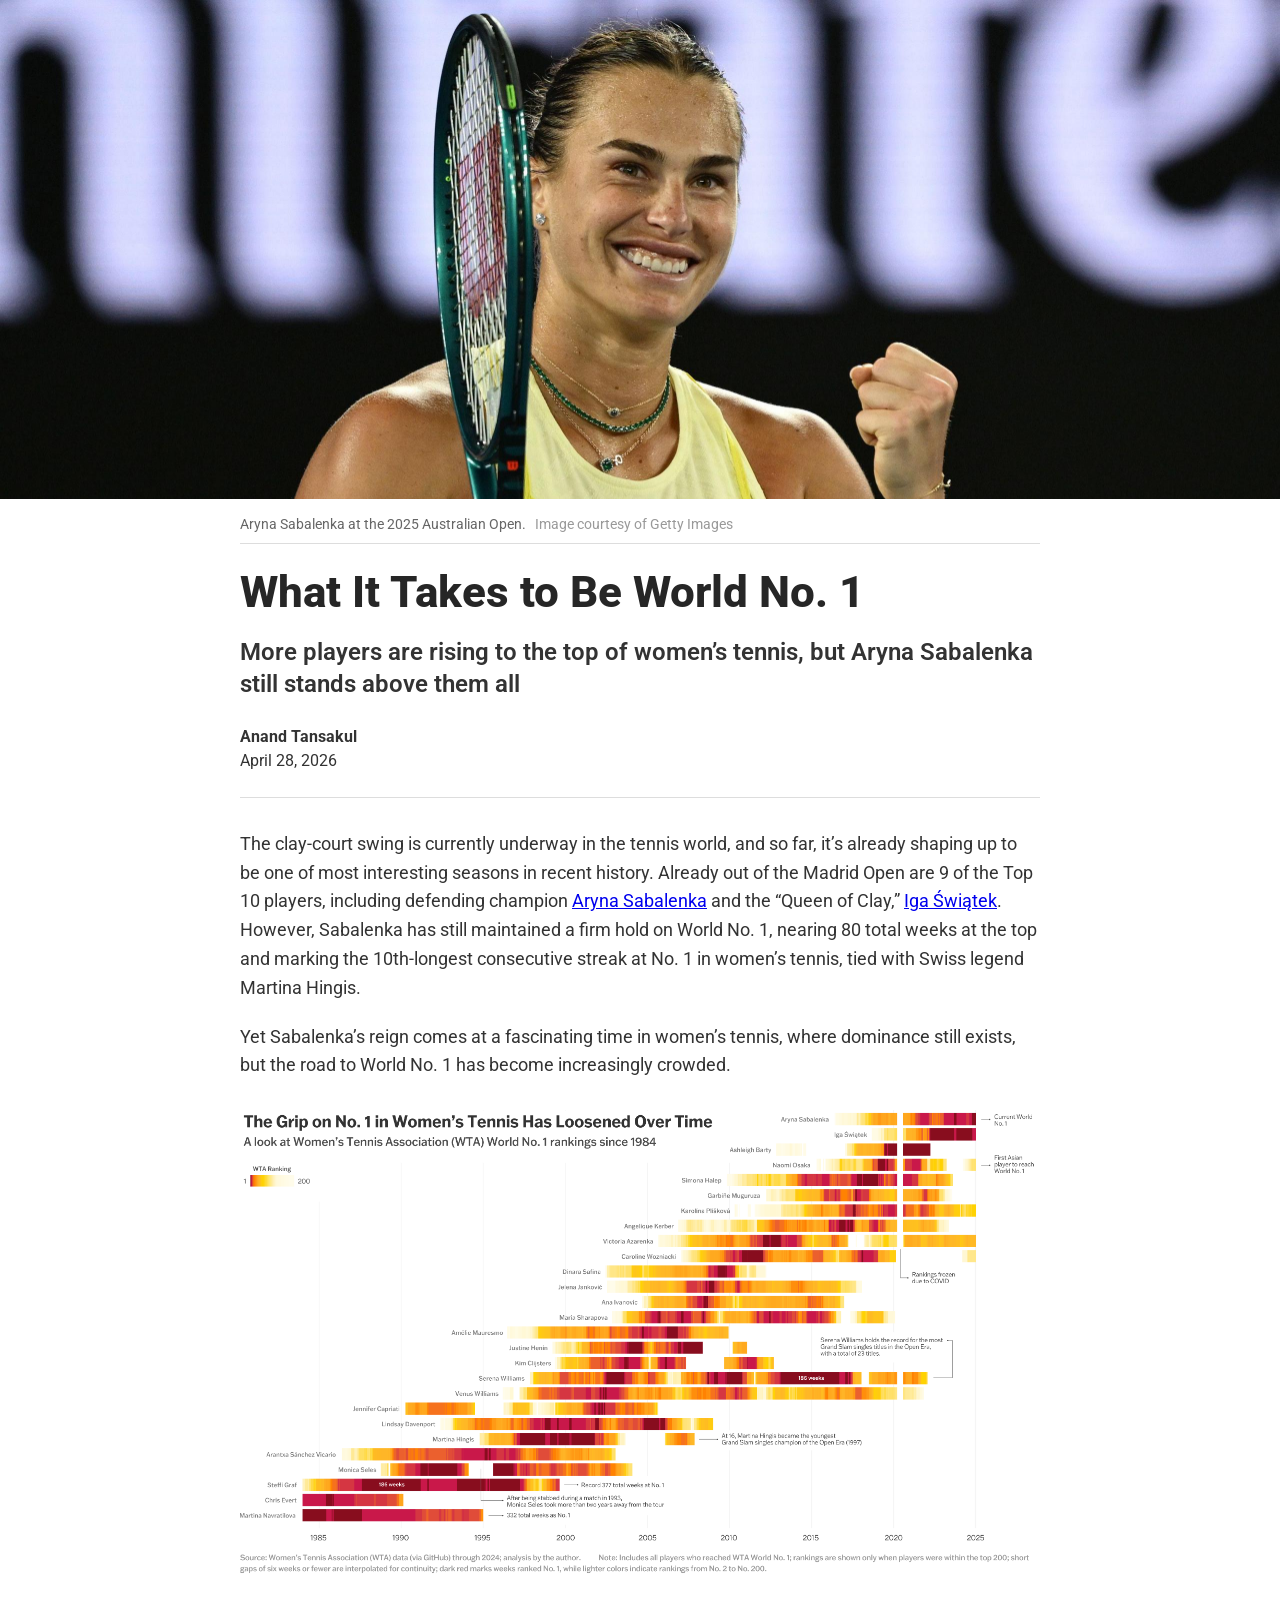
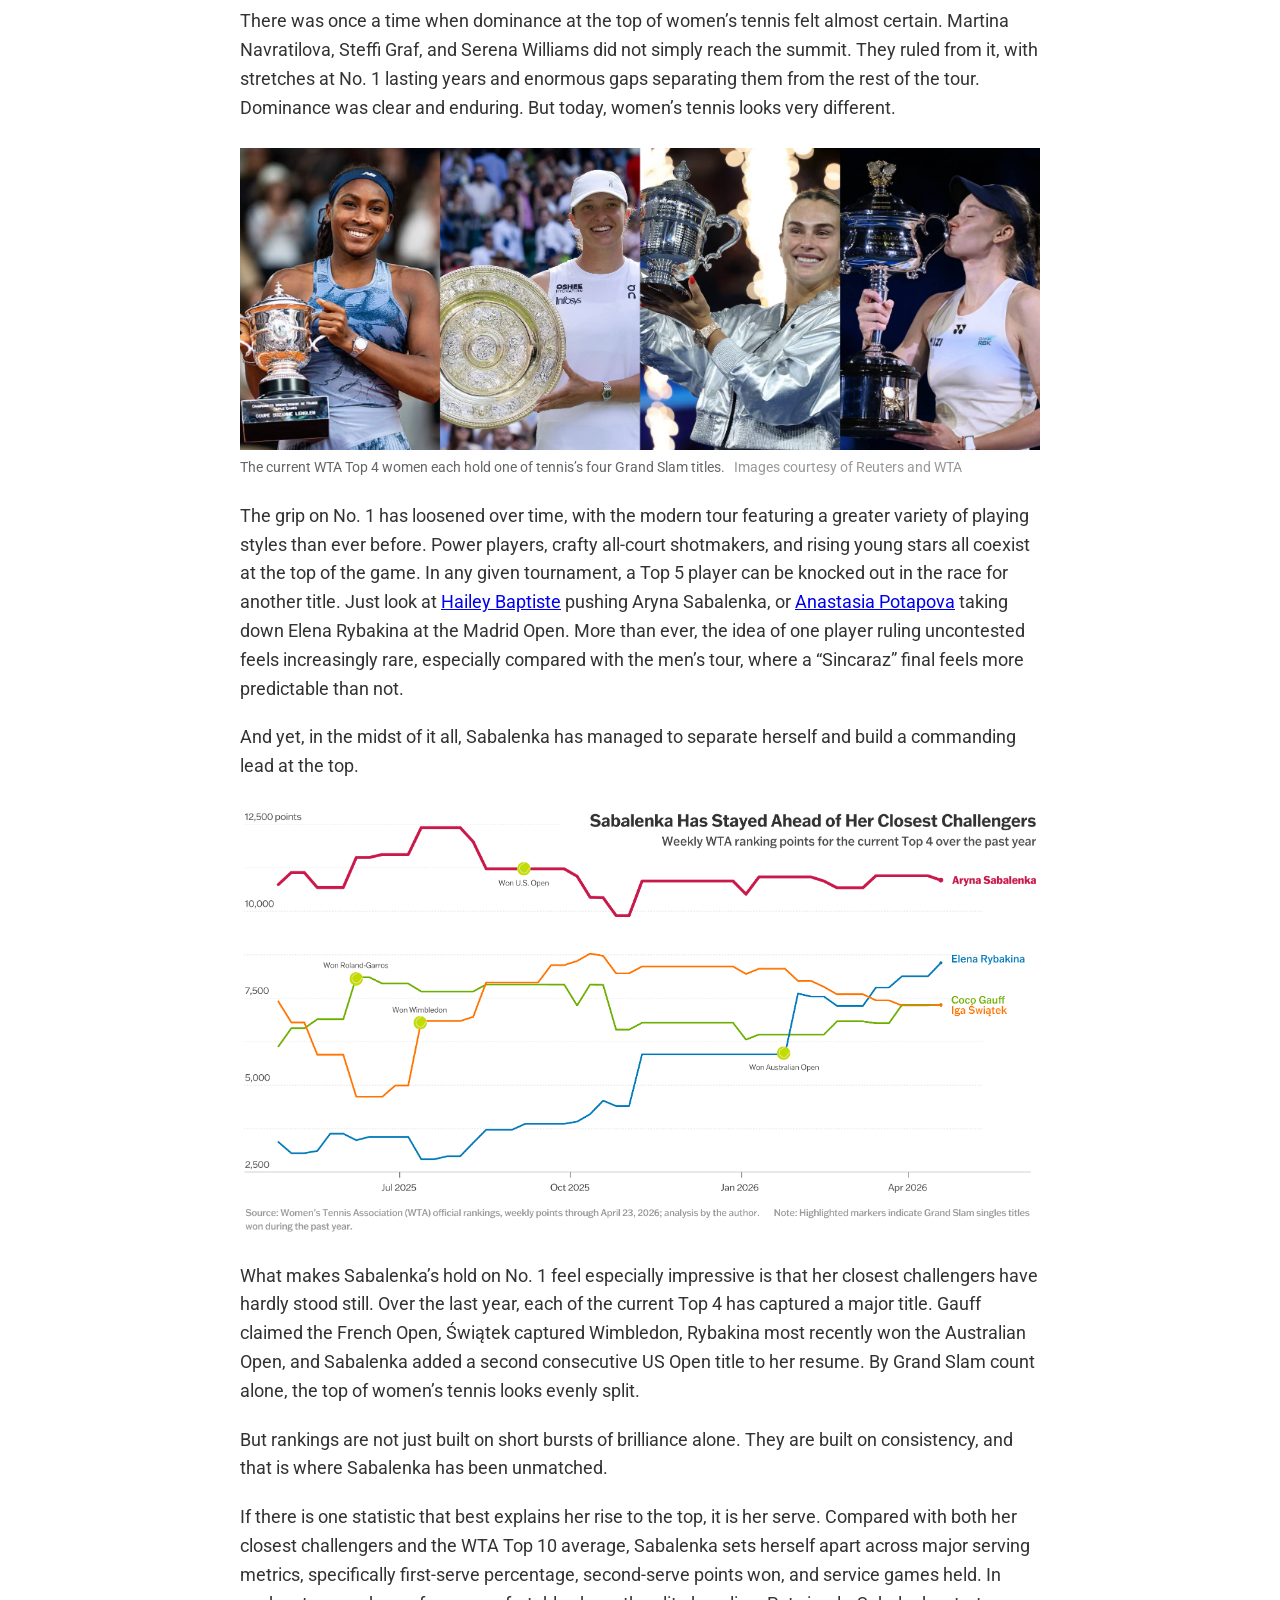
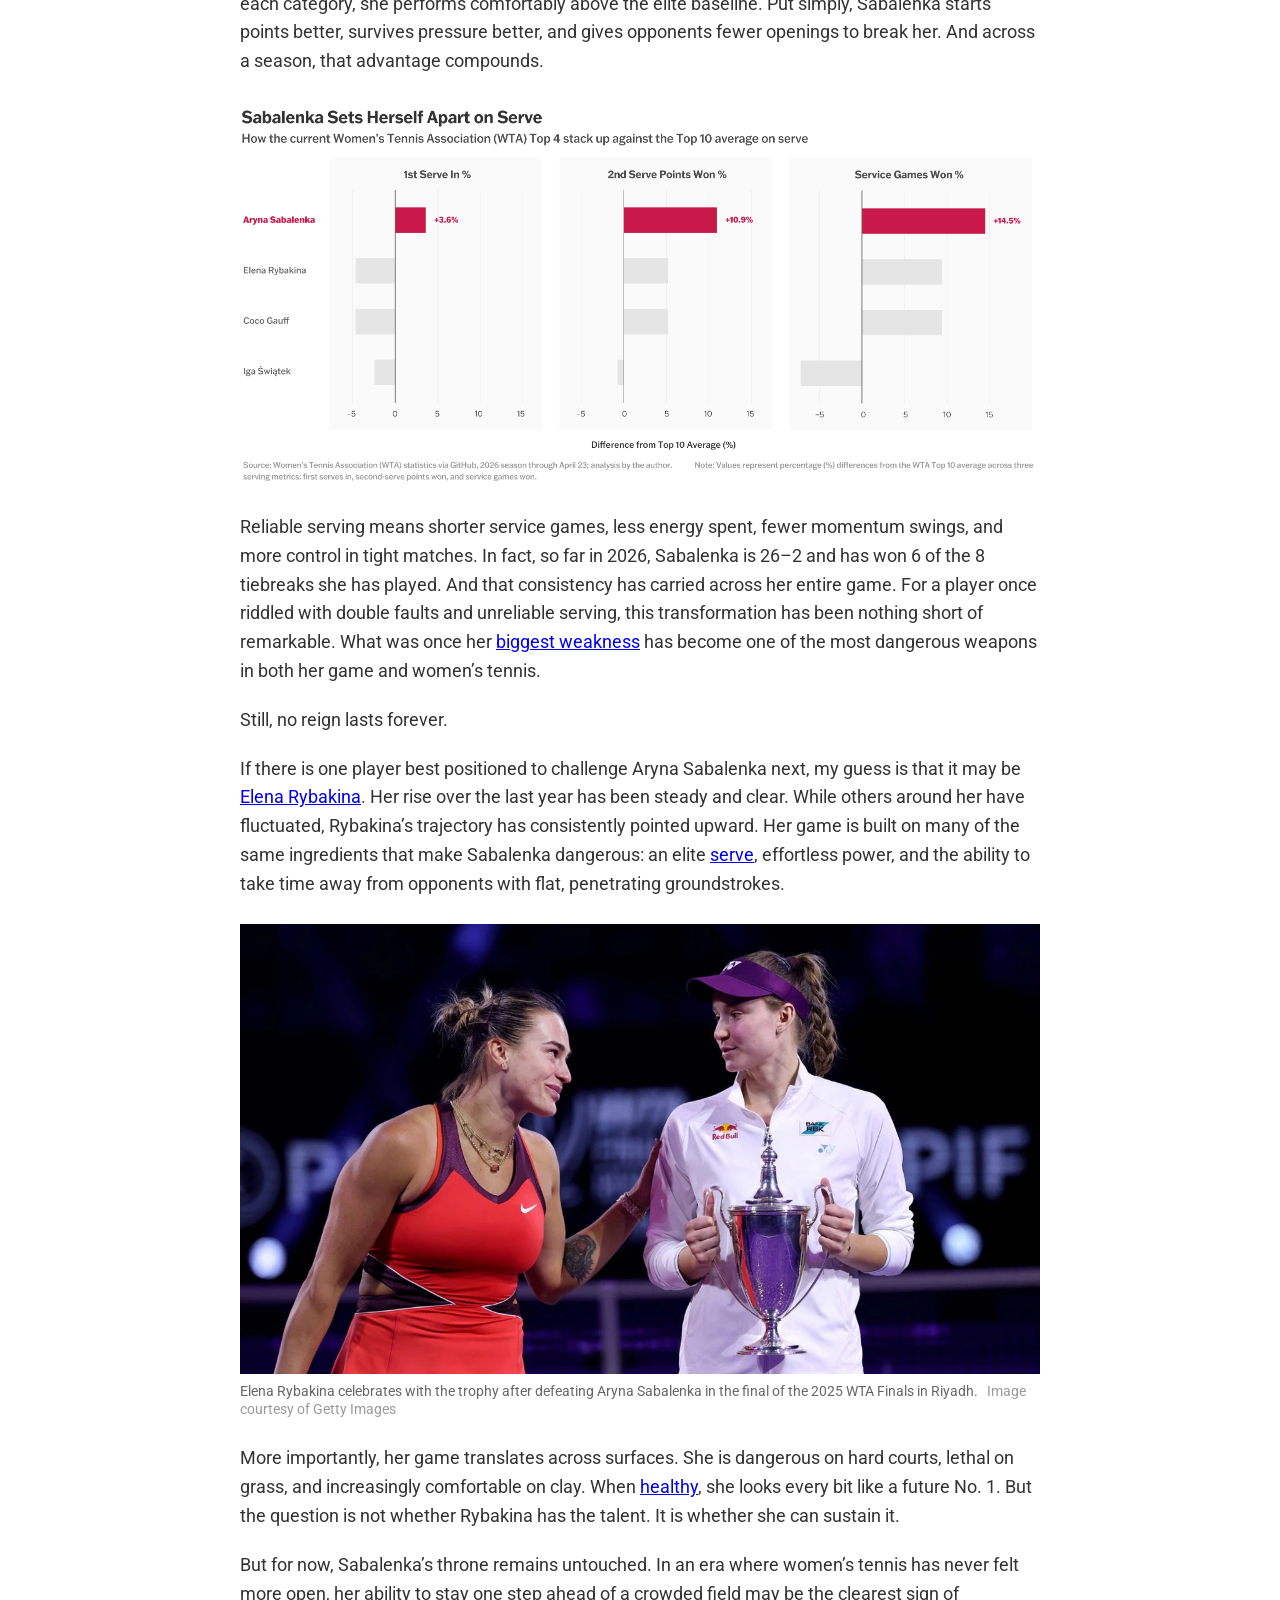
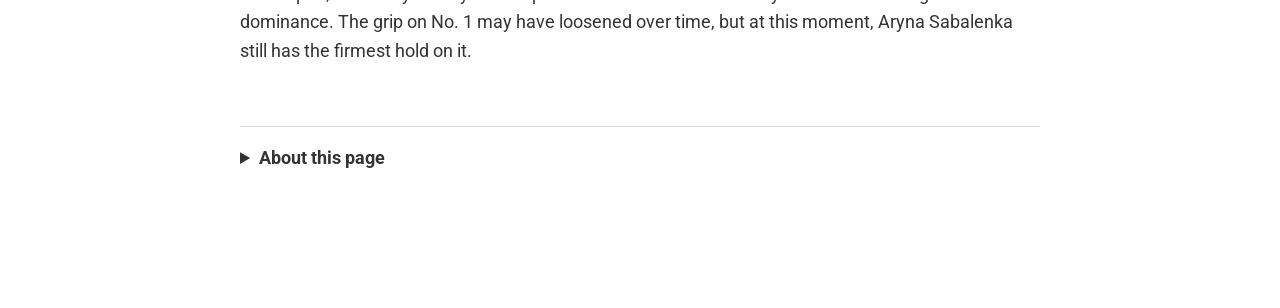
==== commit bb2f9936: "update subtitle" ====
--- a/tennis-is-fun/index.html
+++ b/tennis-is-fun/index.html
@@ -1,8 +1,9 @@
 <!DOCTYPE html>
 <html>
 <head>
-    <title>Tennis Is Fun</title>
+    <title>What It Takes to Be World No. 1</title>
     <link rel="stylesheet" href="styles.css">
+    <link rel="icon" type="image/png" href="images/website_icon.png">
     <link rel="preconnect" href="https://fonts.googleapis.com">
     <link rel="preconnect" href="https://fonts.gstatic.com" crossorigin>
     <link href="https://fonts.googleapis.com/css2?family=Crimson+Pro:ital,wght@0,200..900;1,200..900&family=Roboto:ital,wght@0,100..900;1,100..900&display=swap" rel="stylesheet">
@@ -17,7 +18,7 @@
             </div>
             <div class="article-break top-break"></div>
             <h1>What It Takes to Be World No. 1</h1>
-            <h2>More players are reaching the top of women’s tennis, but Aryna Sabalenka still stands above them all</h2>
+            <h2>More players are rising to the top of women’s tennis, but Aryna Sabalenka still stands above them all</h2>
             <p class="byline">
                 <strong>Anand Tansakul</strong><br>
                 April 28, 2026
@@ -76,7 +77,6 @@
                 for providing much of the data used in these visualizations.</p>
                 <p>All visualizations were created using R and Adobe Illustrator. </p>
         </div>
-        </div>
     </details>
     </div>
 </body>
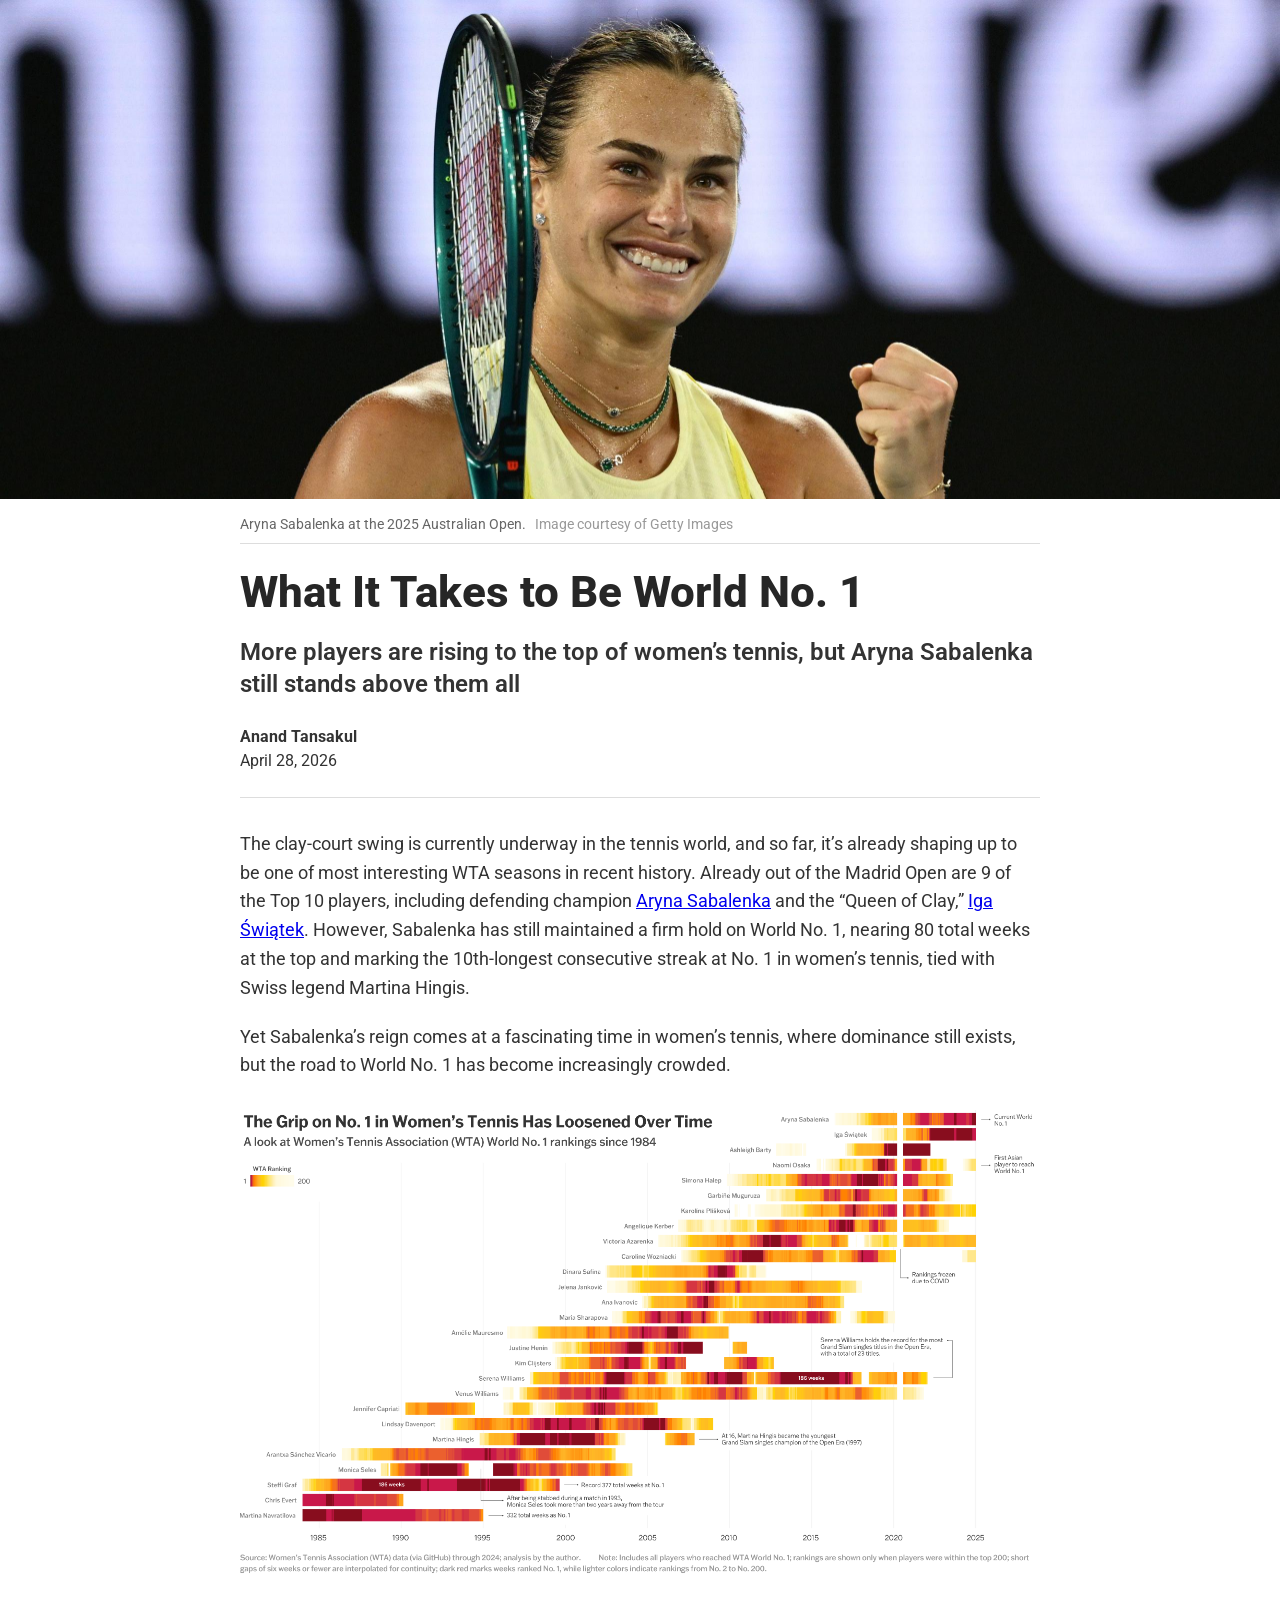
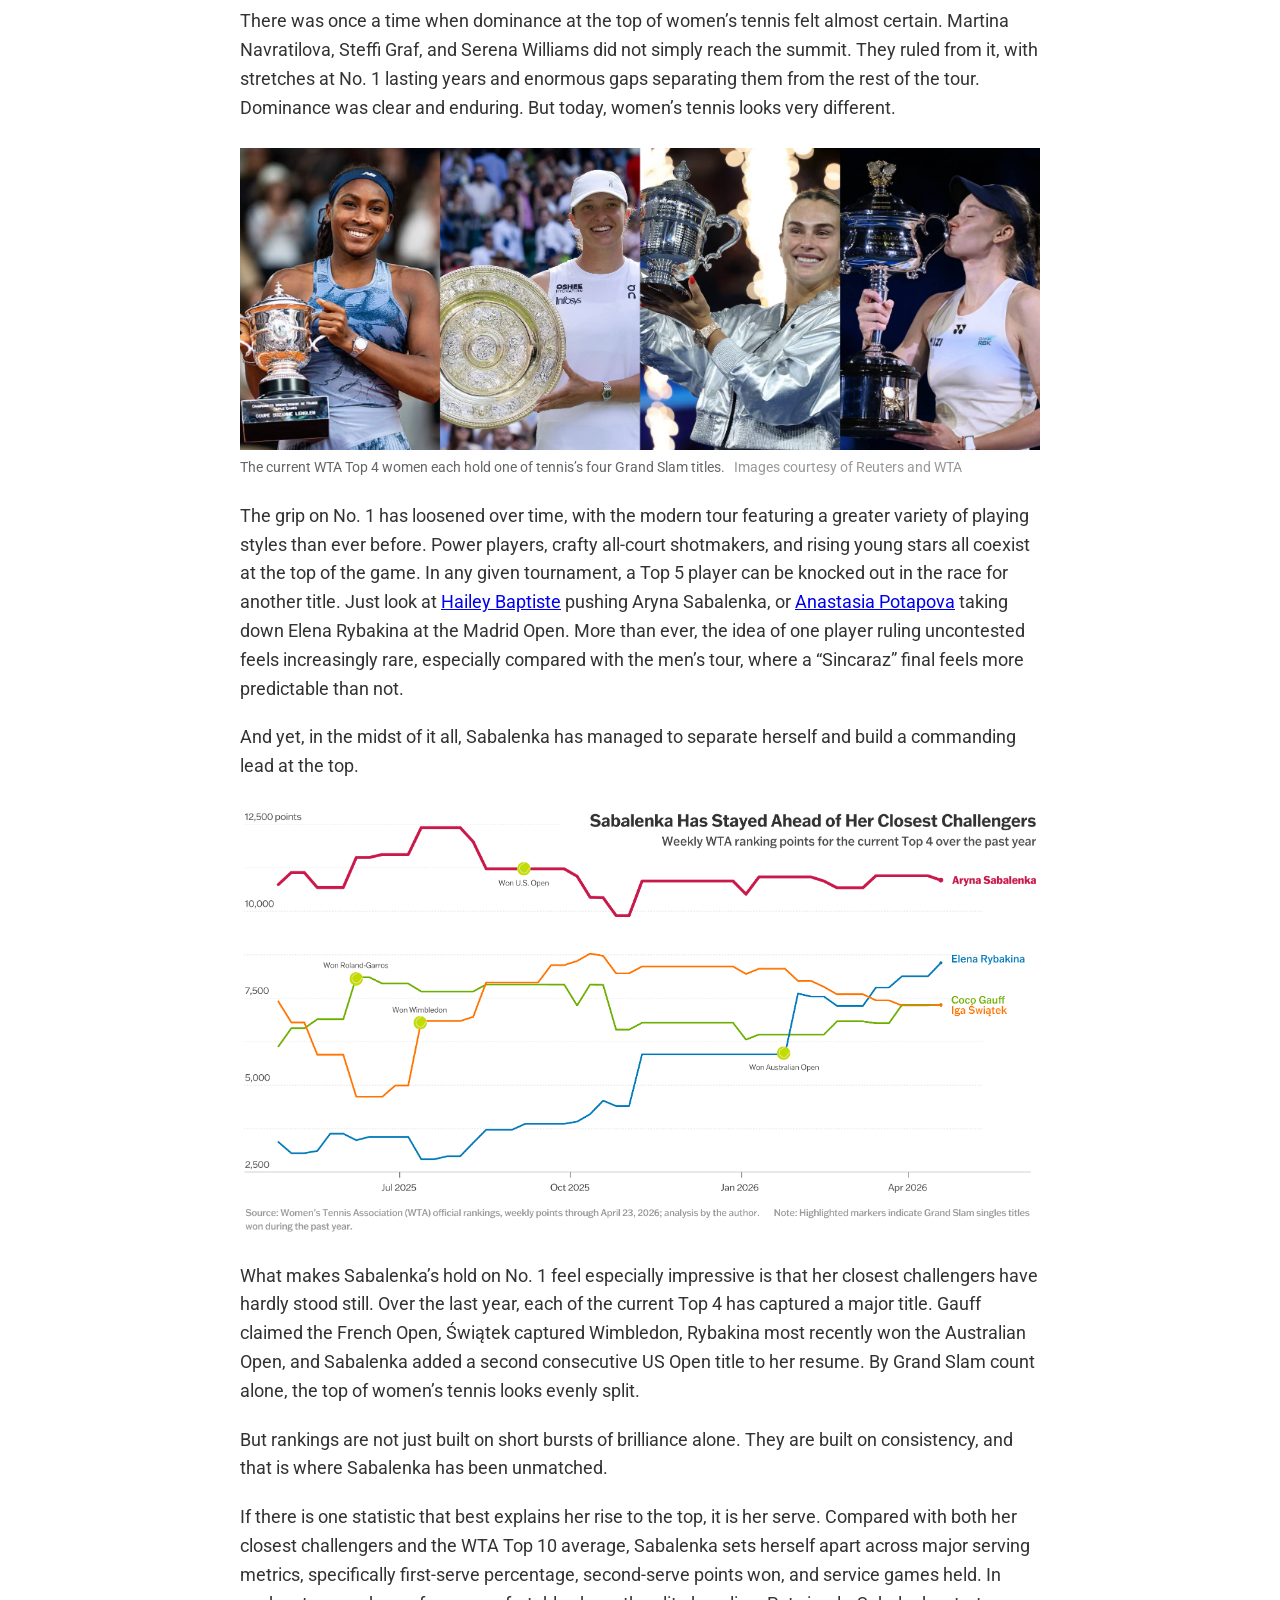
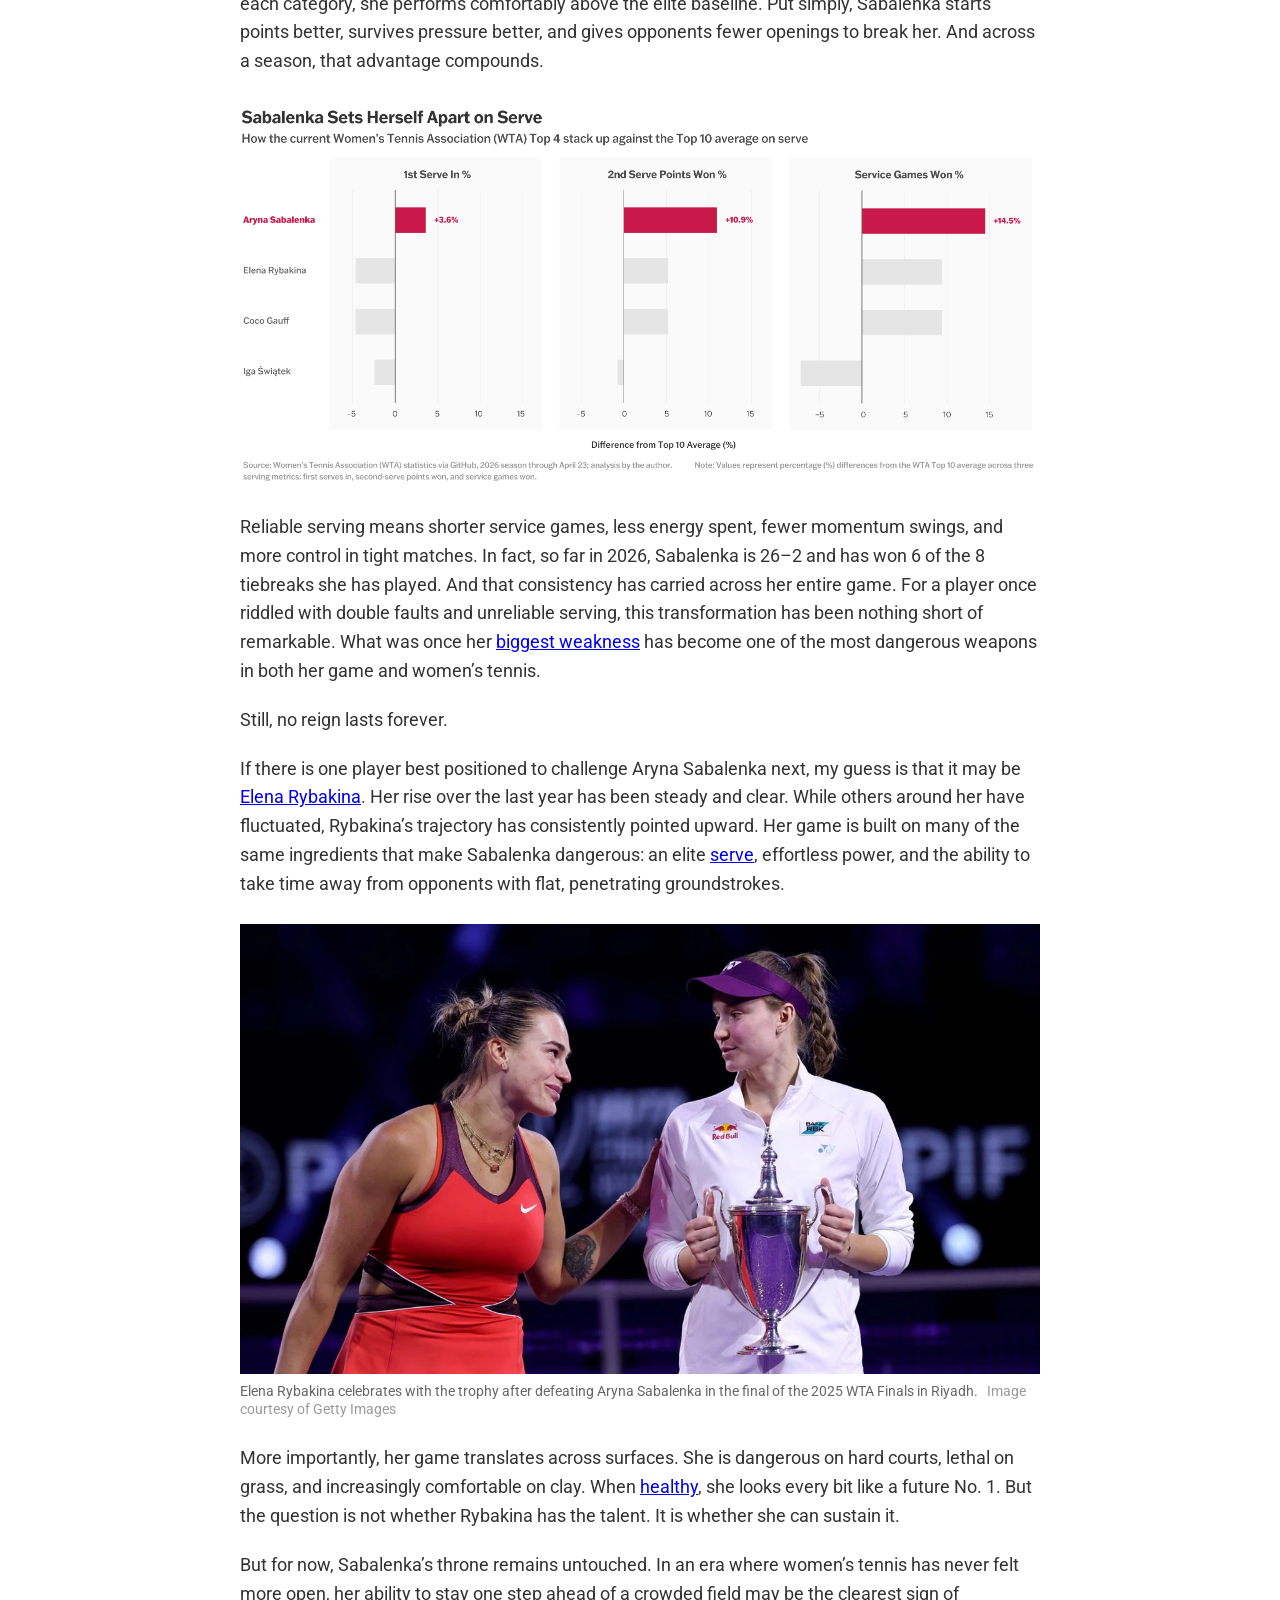
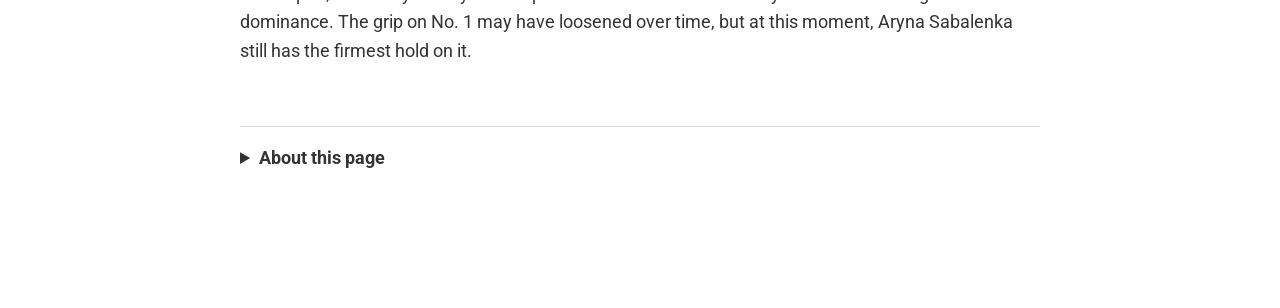
==== commit a15a77fe: "small edits" ====
--- a/tennis-is-fun/index.html
+++ b/tennis-is-fun/index.html
@@ -25,7 +25,7 @@
             </p>
             <div class="article-break byline-break"></div>
     </div>
-        <p>The clay-court swing is currently underway in the tennis world, and so far, it’s already shaping up to be one of most interesting seasons in recent history. Already out of the Madrid Open are 9 of the Top 10 players, including defending champion
+        <p>The clay-court swing is currently underway in the tennis world, and so far, it’s already shaping up to be one of most interesting WTA seasons in recent history. Already out of the Madrid Open are 9 of the Top 10 players, including defending champion
             <a href="https://www.instagram.com/p/DXsPHEkmzob/?utm_source=ig_web_copy_link&igsh=MzRlODBiNWFlZA==" target="_blank">Aryna Sabalenka</a> and the “Queen of Clay,”
             <a href="https://www.instagram.com/p/DXoMPWSgvCh/?utm_source=ig_web_copy_link&igsh=MzRlODBiNWFlZA==" target="_blank">Iga Świątek</a>. However, Sabalenka has still maintained a firm hold on World No. 1, nearing 80 total weeks at the top and marking the 10th-longest consecutive streak at No. 1 in women’s tennis, tied with Swiss legend Martina Hingis.</p>
         <p>Yet Sabalenka’s reign comes at a fascinating time in women’s tennis, where dominance still exists, but the road to World No. 1 has become increasingly crowded.</p>
